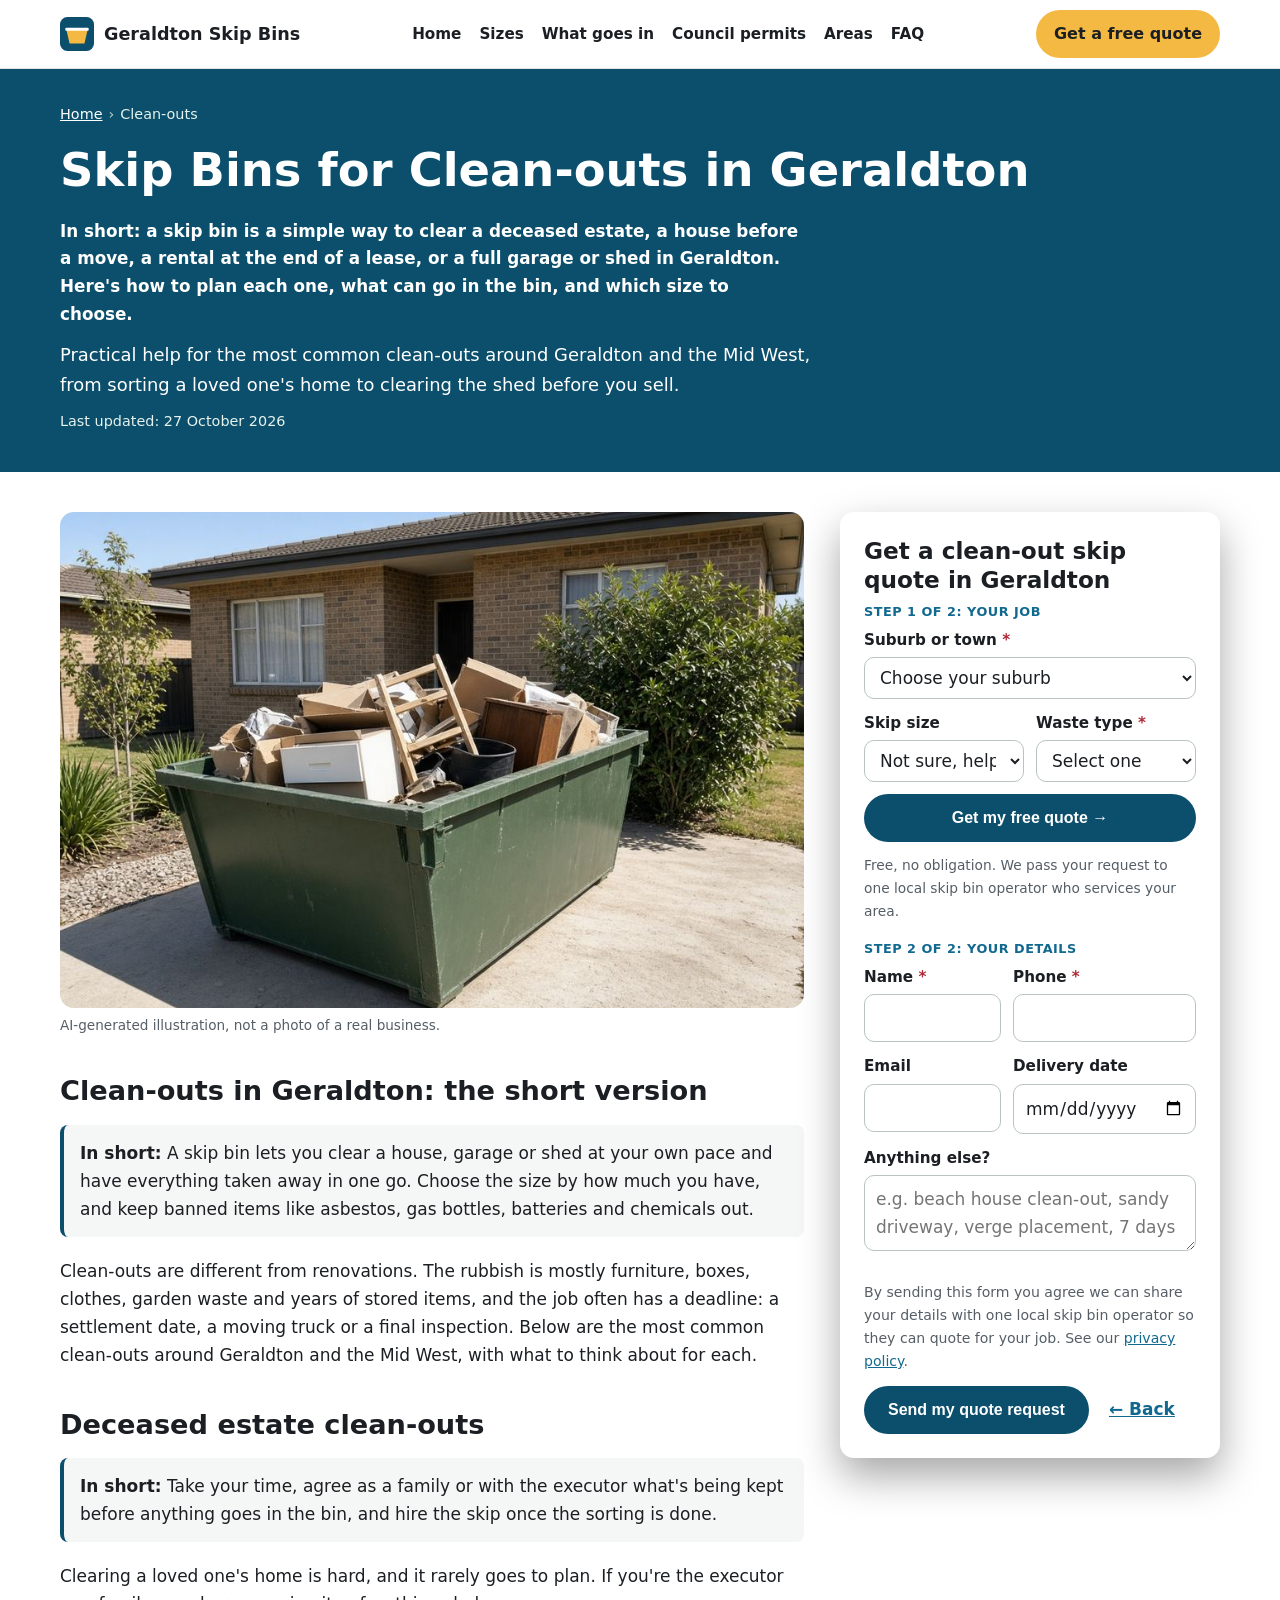
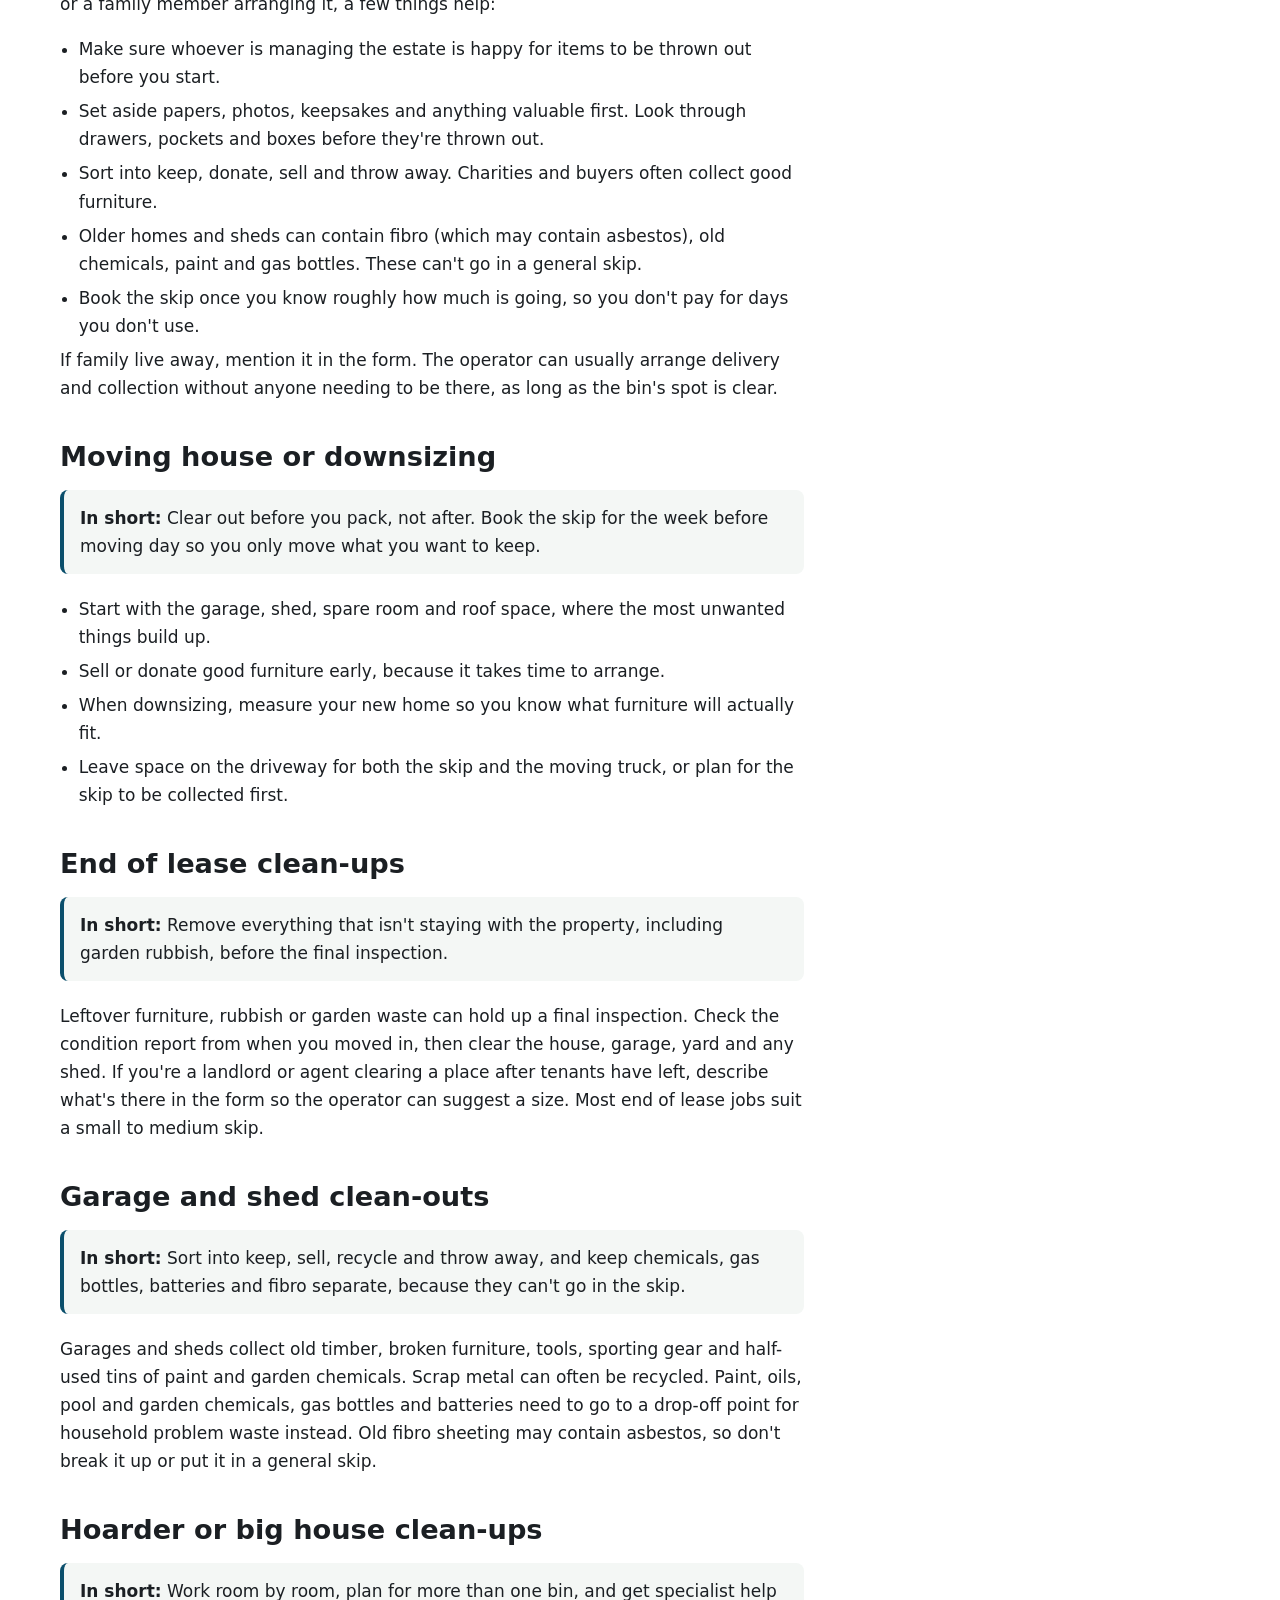
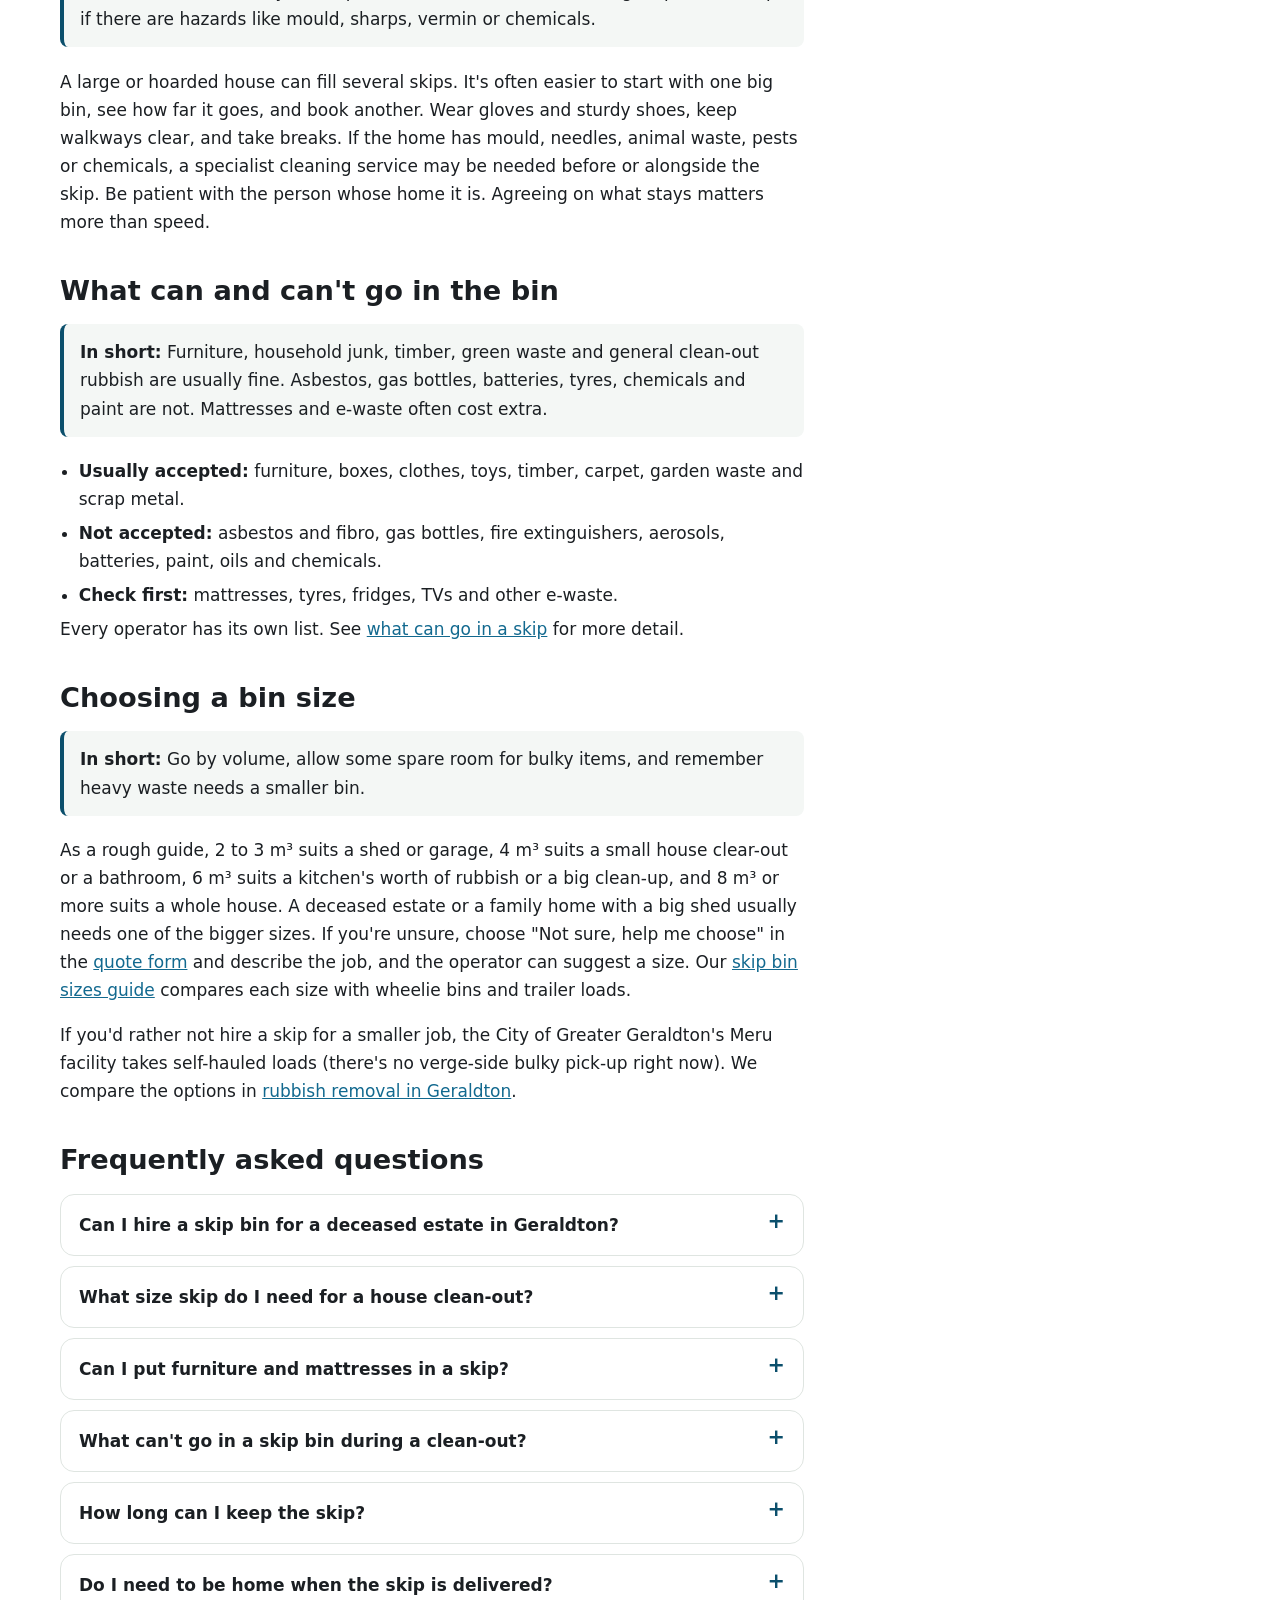
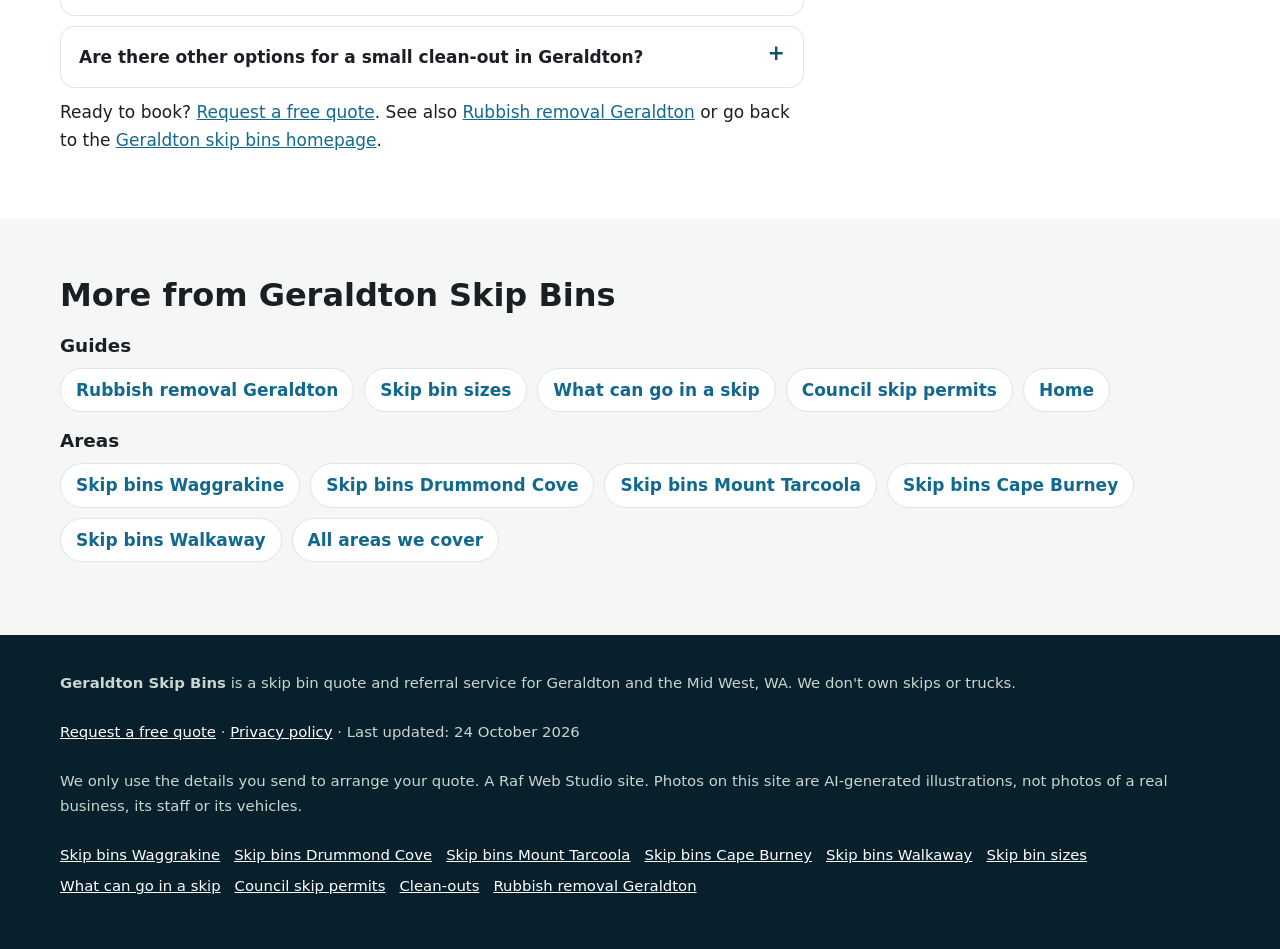
==== clean-outs/index.html @ 53c2f126 "SEO batch 3: add /clean-outs/ and /rubbish-removal-geraldton/ guides (FAQ schema, quote form, sitema" ====
<!doctype html>
<html lang="en-AU">
<head>
<meta charset="utf-8">
<!-- Search Console verification meta tag goes here once the property is created -->
<meta name="viewport" content="width=device-width, initial-scale=1">
<title>Skip Bins for Clean-outs in Geraldton | Deceased Estates, Moving &amp; Garages</title>
<meta name="description" content="Skip bins for clean-outs in Geraldton: deceased estates, moving house, downsizing, end of lease, garages, sheds and big house clean-ups. Sizes, what goes in, and a free quote.">
<link rel="canonical" href="https://geraldtonskipbins.com/clean-outs/">
<link rel="icon" href="/favicon.svg" type="image/svg+xml">
<meta name="theme-color" content="#0b4f6c">
<meta property="og:type" content="article">
<meta property="og:locale" content="en_AU">
<meta property="og:site_name" content="Geraldton Skip Bins">
<meta property="og:title" content="Skip Bins for Clean-outs in Geraldton | Deceased Estates, Moving &amp; Garages">
<meta property="og:description" content="Skip bins for clean-outs in Geraldton: deceased estates, moving house, downsizing, end of lease, garages, sheds and big house clean-ups. Sizes, what goes in, and a free quote.">
<meta property="og:url" content="https://geraldtonskipbins.com/clean-outs/">
<meta property="og:image" content="https://geraldtonskipbins.com/img/card-home.jpg">
<meta name="twitter:card" content="summary_large_image">
<script>document.documentElement.classList.add('js')</script>
<link rel="stylesheet" href="/styles.css">

<!-- Google tag (gtag.js) -->
<script async src="https://www.googletagmanager.com/gtag/js?id=G-982G1D11M5"></script>
<script>
  window.dataLayer = window.dataLayer || [];
  function gtag(){dataLayer.push(arguments);}
  gtag('js', new Date());
  gtag('config', 'G-982G1D11M5');
</script>

<script type="application/ld+json">
{
 "@context": "https://schema.org",
 "@type": "WebPage",
 "@id": "https://geraldtonskipbins.com/clean-outs/#webpage",
 "url": "https://geraldtonskipbins.com/clean-outs/",
 "name": "Skip Bins for Clean-outs in Geraldton | Deceased Estates, Moving & Garages",
 "description": "Skip bins for clean-outs in Geraldton: deceased estates, moving house, downsizing, end of lease, garages, sheds and big house clean-ups. Sizes, what goes in, and a free quote.",
 "inLanguage": "en-AU",
 "dateModified": "2026-10-27",
 "isPartOf": {
  "@id": "https://geraldtonskipbins.com/#website"
 }
}
</script>
<script type="application/ld+json">
{
 "@context": "https://schema.org",
 "@type": "BreadcrumbList",
 "itemListElement": [
  {
   "@type": "ListItem",
   "position": 1,
   "name": "Home",
   "item": "https://geraldtonskipbins.com/"
  },
  {
   "@type": "ListItem",
   "position": 2,
   "name": "Clean-outs",
   "item": "https://geraldtonskipbins.com/clean-outs/"
  }
 ]
}
</script>
<script type="application/ld+json">
{
 "@context": "https://schema.org",
 "@type": "Service",
 "@id": "https://geraldtonskipbins.com/clean-outs/#service",
 "name": "Skip bins for clean-outs in Geraldton",
 "serviceType": "Skip bin hire",
 "description": "Skip bins for clean-outs in Geraldton: deceased estates, moving house, downsizing, end of lease, garages, sheds and big house clean-ups. Sizes, what goes in, and a free quote.",
 "url": "https://geraldtonskipbins.com/clean-outs/",
 "provider": {
  "@type": "Organization",
  "name": "Geraldton Skip Bins",
  "url": "https://geraldtonskipbins.com/"
 },
 "areaServed": [
  {
   "@type": "Place",
   "name": "Geraldton, WA"
  }
 ]
}
</script>
<script type="application/ld+json">
{
 "@context": "https://schema.org",
 "@type": "FAQPage",
 "mainEntity": [
  {
   "@type": "Question",
   "name": "Can I hire a skip bin for a deceased estate in Geraldton?",
   "acceptedAnswer": {
    "@type": "Answer",
    "text": "Yes. A skip is a common way to clear a deceased estate. Agree with the executor or family what's being kept before anything goes in, and tell the operator if no one will be at the property for delivery or collection."
   }
  },
  {
   "@type": "Question",
   "name": "What size skip do I need for a house clean-out?",
   "acceptedAnswer": {
    "@type": "Answer",
    "text": "As a rough guide, 2 to 3 m³ suits a shed or garage, 4 m³ suits a small house clear-out or a bathroom, 6 m³ suits a kitchen's worth of rubbish or a big clean-up, and 8 m³ or more suits a whole house. A deceased estate or a family home with a big shed usually needs one of the bigger sizes."
   }
  },
  {
   "@type": "Question",
   "name": "Can I put furniture and mattresses in a skip?",
   "acceptedAnswer": {
    "@type": "Answer",
    "text": "Furniture is usually fine. Many operators accept mattresses for an extra fee, and some don't take them. List them in the quote form so the operator can confirm."
   }
  },
  {
   "@type": "Question",
   "name": "What can't go in a skip bin during a clean-out?",
   "acceptedAnswer": {
    "@type": "Answer",
    "text": "Asbestos and fibro, gas bottles, fire extinguishers, aerosols, batteries, tyres, paint, oils and chemicals. Fridges, TVs and other e-waste may be refused or cost extra."
   }
  },
  {
   "@type": "Question",
   "name": "How long can I keep the skip?",
   "acceptedAnswer": {
    "@type": "Answer",
    "text": "Hire periods differ between operators. Most include a set number of days and charge for extra days. Tell the operator your dates when you request a quote."
   }
  },
  {
   "@type": "Question",
   "name": "Do I need to be home when the skip is delivered?",
   "acceptedAnswer": {
    "@type": "Answer",
    "text": "Usually not, as long as the spot for the bin is clear and the operator knows exactly where to put it. Add delivery notes in the form."
   }
  },
  {
   "@type": "Question",
   "name": "Are there other options for a small clean-out in Geraldton?",
   "acceptedAnswer": {
    "@type": "Answer",
    "text": "For a load or two, taking it to the Meru Waste Management Facility yourself may be enough. The City doesn't currently run a verge-side bulky pick-up. Our rubbish removal guide compares the options."
   }
  }
 ]
}
</script>
</head>
<body>
<a class="skip-link" href="#main">Skip to content</a>

<header class="site-header">
  <div class="wrap">
    <a class="brand" href="/" aria-label="Geraldton Skip Bins home">
      <svg viewBox="0 0 64 64" aria-hidden="true"><rect width="64" height="64" rx="14" fill="#0b4f6c"/><path d="M12 24h40l-6 26H18z" fill="#f4b942"/><rect x="10" y="20" width="44" height="6" rx="2" fill="#fff"/></svg>
      Geraldton Skip Bins
    </a>
    <nav class="nav" aria-label="Main">
      <a href="/">Home</a>
      <a href="/skip-bin-sizes/">Sizes</a>
      <a href="/what-can-go-in-a-skip/">What goes in</a>
      <a href="/skip-bin-council-permit/">Council permits</a>
      <a href="/#areas">Areas</a>
      <a href="/#faq">FAQ</a>
    </nav>
    <a class="btn btn-call header-call" href="#quote">Get a free quote</a>
  </div>
</header>

<main id="main">
<section class="page-hero" aria-labelledby="h1">
  <div class="wrap">
    <nav class="crumbs" aria-label="Breadcrumb"><ol><li><a href="https://geraldtonskipbins.com/">Home</a></li><li aria-current="page">Clean-outs</li></ol></nav>
    <h1 id="h1">Skip Bins for Clean-outs in Geraldton</h1>
    <p class="summary">In short: a skip bin is a simple way to clear a deceased estate, a house before a move, a rental at the end of a lease, or a full garage or shed in Geraldton. Here&#x27;s how to plan each one, what can go in the bin, and which size to choose.</p>
    <p class="lead">Practical help for the most common clean-outs around Geraldton and the Mid West, from sorting a loved one&#x27;s home to clearing the shed before you sell.</p>
    <p class="updated">Last updated: 27 October 2026</p>
  </div>
</section>
<div class="wrap page-grid">
  <article class="page-body">
<figure><img src="/img/card-home.jpg" width="900" height="600" style="aspect-ratio:3/2;object-fit:cover" alt="Illustration of a green skip bin full of cardboard boxes during a house clean-out" decoding="async"><figcaption>AI-generated illustration, not a photo of a real business.</figcaption></figure>
<h2>Clean-outs in Geraldton: the short version</h2>
<p class="callout"><strong>In short:</strong> A skip bin lets you clear a house, garage or shed at your own pace and have everything taken away in one go. Choose the size by how much you have, and keep banned items like asbestos, gas bottles, batteries and chemicals out.</p><p>Clean-outs are different from renovations. The rubbish is mostly furniture, boxes, clothes, garden waste and years of stored items, and the job often has a deadline: a settlement date, a moving truck or a final inspection. Below are the most common clean-outs around Geraldton and the Mid West, with what to think about for each.</p>
<h2>Deceased estate clean-outs</h2>
<p class="callout"><strong>In short:</strong> Take your time, agree as a family or with the executor what's being kept before anything goes in the bin, and hire the skip once the sorting is done.</p><p>Clearing a loved one's home is hard, and it rarely goes to plan. If you're the executor or a family member arranging it, a few things help:</p><ul class="clean"><li>Make sure whoever is managing the estate is happy for items to be thrown out before you start.</li><li>Set aside papers, photos, keepsakes and anything valuable first. Look through drawers, pockets and boxes before they're thrown out.</li><li>Sort into keep, donate, sell and throw away. Charities and buyers often collect good furniture.</li><li>Older homes and sheds can contain fibro (which may contain asbestos), old chemicals, paint and gas bottles. These can't go in a general skip.</li><li>Book the skip once you know roughly how much is going, so you don't pay for days you don't use.</li></ul><p>If family live away, mention it in the form. The operator can usually arrange delivery and collection without anyone needing to be there, as long as the bin's spot is clear.</p>
<h2>Moving house or downsizing</h2>
<p class="callout"><strong>In short:</strong> Clear out before you pack, not after. Book the skip for the week before moving day so you only move what you want to keep.</p><ul class="clean"><li>Start with the garage, shed, spare room and roof space, where the most unwanted things build up.</li><li>Sell or donate good furniture early, because it takes time to arrange.</li><li>When downsizing, measure your new home so you know what furniture will actually fit.</li><li>Leave space on the driveway for both the skip and the moving truck, or plan for the skip to be collected first.</li></ul>
<h2>End of lease clean-ups</h2>
<p class="callout"><strong>In short:</strong> Remove everything that isn't staying with the property, including garden rubbish, before the final inspection.</p><p>Leftover furniture, rubbish or garden waste can hold up a final inspection. Check the condition report from when you moved in, then clear the house, garage, yard and any shed. If you're a landlord or agent clearing a place after tenants have left, describe what's there in the form so the operator can suggest a size. Most end of lease jobs suit a small to medium skip.</p>
<h2>Garage and shed clean-outs</h2>
<p class="callout"><strong>In short:</strong> Sort into keep, sell, recycle and throw away, and keep chemicals, gas bottles, batteries and fibro separate, because they can't go in the skip.</p><p>Garages and sheds collect old timber, broken furniture, tools, sporting gear and half-used tins of paint and garden chemicals. Scrap metal can often be recycled. Paint, oils, pool and garden chemicals, gas bottles and batteries need to go to a drop-off point for household problem waste instead. Old fibro sheeting may contain asbestos, so don't break it up or put it in a general skip.</p>
<h2>Hoarder or big house clean-ups</h2>
<p class="callout"><strong>In short:</strong> Work room by room, plan for more than one bin, and get specialist help if there are hazards like mould, sharps, vermin or chemicals.</p><p>A large or hoarded house can fill several skips. It's often easier to start with one big bin, see how far it goes, and book another. Wear gloves and sturdy shoes, keep walkways clear, and take breaks. If the home has mould, needles, animal waste, pests or chemicals, a specialist cleaning service may be needed before or alongside the skip. Be patient with the person whose home it is. Agreeing on what stays matters more than speed.</p>
<h2>What can and can&#x27;t go in the bin</h2>
<p class="callout"><strong>In short:</strong> Furniture, household junk, timber, green waste and general clean-out rubbish are usually fine. Asbestos, gas bottles, batteries, tyres, chemicals and paint are not. Mattresses and e-waste often cost extra.</p><ul class="clean"><li><strong>Usually accepted:</strong> furniture, boxes, clothes, toys, timber, carpet, garden waste and scrap metal.</li><li><strong>Not accepted:</strong> asbestos and fibro, gas bottles, fire extinguishers, aerosols, batteries, paint, oils and chemicals.</li><li><strong>Check first:</strong> mattresses, tyres, fridges, TVs and other e-waste.</li></ul><p>Every operator has its own list. See <a href="/what-can-go-in-a-skip/">what can go in a skip</a> for more detail.</p>
<h2>Choosing a bin size</h2>
<p class="callout"><strong>In short:</strong> Go by volume, allow some spare room for bulky items, and remember heavy waste needs a smaller bin.</p><p>As a rough guide, 2 to 3 m³ suits a shed or garage, 4 m³ suits a small house clear-out or a bathroom, 6 m³ suits a kitchen's worth of rubbish or a big clean-up, and 8 m³ or more suits a whole house. A deceased estate or a family home with a big shed usually needs one of the bigger sizes. If you're unsure, choose "Not sure, help me choose" in the <a href="#quote">quote form</a> and describe the job, and the operator can suggest a size. Our <a href="/skip-bin-sizes/">skip bin sizes guide</a> compares each size with wheelie bins and trailer loads.</p><p>If you'd rather not hire a skip for a smaller job, the City of Greater Geraldton's Meru facility takes self-hauled loads (there's no verge-side bulky pick-up right now). We compare the options in <a href="/rubbish-removal-geraldton/">rubbish removal in Geraldton</a>.</p>
<h2 id="faq-h">Frequently asked questions</h2>
<details><summary>Can I hire a skip bin for a deceased estate in Geraldton?</summary><p>Yes. A skip is a common way to clear a deceased estate. Agree with the executor or family what&#x27;s being kept before anything goes in, and tell the operator if no one will be at the property for delivery or collection.</p></details><details><summary>What size skip do I need for a house clean-out?</summary><p>As a rough guide, 2 to 3 m³ suits a shed or garage, 4 m³ suits a small house clear-out or a bathroom, 6 m³ suits a kitchen&#x27;s worth of rubbish or a big clean-up, and 8 m³ or more suits a whole house. A deceased estate or a family home with a big shed usually needs one of the bigger sizes.</p></details><details><summary>Can I put furniture and mattresses in a skip?</summary><p>Furniture is usually fine. Many operators accept mattresses for an extra fee, and some don&#x27;t take them. List them in the quote form so the operator can confirm.</p></details><details><summary>What can&#x27;t go in a skip bin during a clean-out?</summary><p>Asbestos and fibro, gas bottles, fire extinguishers, aerosols, batteries, tyres, paint, oils and chemicals. Fridges, TVs and other e-waste may be refused or cost extra.</p></details><details><summary>How long can I keep the skip?</summary><p>Hire periods differ between operators. Most include a set number of days and charge for extra days. Tell the operator your dates when you request a quote.</p></details><details><summary>Do I need to be home when the skip is delivered?</summary><p>Usually not, as long as the spot for the bin is clear and the operator knows exactly where to put it. Add delivery notes in the form.</p></details><details><summary>Are there other options for a small clean-out in Geraldton?</summary><p>For a load or two, taking it to the Meru Waste Management Facility yourself may be enough. The City doesn&#x27;t currently run a verge-side bulky pick-up. Our rubbish removal guide compares the options.</p></details>
<p>Ready to book? <a href="#quote">Request a free quote</a>. See also <a href="/rubbish-removal-geraldton/">Rubbish removal Geraldton</a> or go back to the <a href="/">Geraldton skip bins homepage</a>.</p>

  </article>
  <aside class="page-aside">
    <div class="hero-form-card" id="quote">
      <h2 id="quote-h">Get a clean-out skip quote in Geraldton</h2>
      <form class="quote-form two-step" id="quote-form" action="https://formsubmit.co/quotes@geraldtonskipbins.com" method="post" novalidate>
        <input type="hidden" name="_subject" value="New quote request – geraldtonskipbins.com">
        <input type="hidden" name="_captcha" value="true">
        <input type="hidden" name="_template" value="table">
        <input type="hidden" name="_next" value="https://geraldtonskipbins.com/thanks.html">
        <input type="text" name="_honey" style="display:none" tabindex="-1" autocomplete="off" aria-hidden="true">
        <input type="hidden" name="source" value="geraldtonskipbins.com">
        <input type="hidden" name="page" value="/clean-outs/">
        <fieldset class="step step-1">
          <legend class="step-label">Step 1 of 2: your job</legend>
          <div class="full"><label for="suburb">Suburb or town <span class="req" aria-hidden="true">*</span></label>
            <select id="suburb" name="suburb" required><option value="">Choose your suburb</option><option>Geraldton</option><option>Beresford</option><option>Bluff Point</option><option>Spalding</option><option>Sunset Beach</option><option>Tarcoola Beach</option><option>Mount Tarcoola</option><option>Wonthella</option><option>Rangeway</option><option>Utakarra</option><option>Karloo</option><option>Strathalbyn</option><option>Wandina</option><option>Woorree</option><option>Waggrakine</option><option>Drummond Cove</option><option>Glenfield</option><option>Cape Burney</option><option>Narngulu</option><option>Moonyoonooka</option><option>Walkaway</option><option value="Other">Other (tell us below)</option></select></div>
          <div class="full other-wrap"><label for="suburb_other">Other suburb or town</label><input id="suburb_other" name="suburb_other" type="text" autocomplete="address-level2"></div>
          <div><label for="size">Skip size</label>
            <select id="size" name="skip_size"><option value="Not sure">Not sure, help me choose</option><option>Skip bag (about 1 m³)</option><option>2 m³</option><option>3 m³</option><option>4 m³</option><option>6 m³</option><option>8 m³</option><option>9 m³</option><option>10–12 m³</option><option>Larger / hook-lift</option></select></div>
          <div><label for="waste">Waste type <span class="req" aria-hidden="true">*</span></label>
            <select id="waste" name="waste_type" required><option value="">Select one</option><option>General household</option><option>Green waste</option><option>Mixed renovation / building</option><option>Soil, concrete or bricks</option><option>Mixed, not sure</option><option>May contain asbestos</option></select></div>
          <div class="full js-only"><button class="btn btn-primary btn-block" type="button" id="to-step-2">Get my free quote →</button></div>
          <p class="microcopy full">Free, no obligation. We pass your request to one local skip bin operator who services your area.</p>
          <p class="form-error full" id="step1-error" role="alert" hidden>Please choose your suburb and waste type.</p>
        </fieldset>
        <fieldset class="step step-2" id="step-2">
          <legend class="step-label">Step 2 of 2: your details</legend>
          <div><label for="name">Name <span class="req" aria-hidden="true">*</span></label><input id="name" name="name" type="text" autocomplete="name" required></div>
          <div><label for="phone">Phone <span class="req" aria-hidden="true">*</span></label><input id="phone" name="phone" type="tel" autocomplete="tel" inputmode="tel" required></div>
          <div><label for="email">Email</label><input id="email" name="email" type="email" autocomplete="email"></div>
          <div><label for="date">Delivery date</label><input id="date" name="preferred_date" type="date"></div>
          <div class="full"><label for="message">Anything else?</label><textarea id="message" name="message" rows="2" placeholder="e.g. beach house clean-out, sandy driveway, verge placement, 7 days"></textarea></div>
          <p class="consent full">By sending this form you agree we can share your details with one local skip bin operator so they can quote for your job. See our <a href="/privacy.html">privacy policy</a>.</p>
          <div class="full step2-actions"><button class="btn btn-primary" type="submit">Send my quote request</button><button class="btn-link js-only" type="button" id="back-1">← Back</button></div>
        </fieldset>
      </form>
    </div>
  </aside>
</div>
<section class="alt" aria-labelledby="more-h">
  <div class="wrap">
    <h2 id="more-h">More from Geraldton Skip Bins</h2>
    <h3>Guides</h3>
    <ul class="link-list"><li><a href="/rubbish-removal-geraldton/">Rubbish removal Geraldton</a></li><li><a href="/skip-bin-sizes/">Skip bin sizes</a></li><li><a href="/what-can-go-in-a-skip/">What can go in a skip</a></li><li><a href="/skip-bin-council-permit/">Council skip permits</a></li><li><a href="/">Home</a></li></ul>
    <h3>Areas</h3>
    <ul class="link-list"><li><a href="/skip-bins-waggrakine/">Skip bins Waggrakine</a></li><li><a href="/skip-bins-drummond-cove/">Skip bins Drummond Cove</a></li><li><a href="/skip-bins-mount-tarcoola/">Skip bins Mount Tarcoola</a></li><li><a href="/skip-bins-cape-burney/">Skip bins Cape Burney</a></li><li><a href="/skip-bins-walkaway/">Skip bins Walkaway</a></li><li><a href="/#areas">All areas we cover</a></li></ul>
  </div>
</section>
</main>

<footer class="site-footer">
  <div class="wrap">
    <p><strong>Geraldton Skip Bins</strong> is a skip bin quote and referral service for Geraldton and the Mid West, WA. We don't own skips or trucks.</p>
    <p><a href="#quote">Request a free quote</a> · <a href="/privacy.html">Privacy policy</a> · Last updated: 24 October 2026</p>
    <p>We only use the details you send to arrange your quote. A Raf Web Studio site. Photos on this site are AI-generated illustrations, not photos of a real business, its staff or its vehicles.</p>
    <p class="footer-links"><a href="/skip-bins-waggrakine/">Skip bins Waggrakine</a> <a href="/skip-bins-drummond-cove/">Skip bins Drummond Cove</a> <a href="/skip-bins-mount-tarcoola/">Skip bins Mount Tarcoola</a> <a href="/skip-bins-cape-burney/">Skip bins Cape Burney</a> <a href="/skip-bins-walkaway/">Skip bins Walkaway</a> <a href="/skip-bin-sizes/">Skip bin sizes</a> <a href="/what-can-go-in-a-skip/">What can go in a skip</a> <a href="/skip-bin-council-permit/">Council skip permits</a> <a href="/clean-outs/">Clean-outs</a> <a href="/rubbish-removal-geraldton/">Rubbish removal Geraldton</a></p>
  </div>
</footer>

<div class="mobile-call" aria-label="Quick contact">
  <a class="btn btn-call" href="#quote">Get a free quote</a>
</div>
<script src="/form.js" defer></script>
</body>
</html>
---- styles.css ----
:root{
  --green:#0b4f6c;--green-2:#12698f;--yellow:#f4b942;--ink:#1b1f23;--muted:#555e66;
  --bg:#ffffff;--soft:#f4f7f5;--line:#dfe5e1;--radius:14px;--max:1200px;
}
*{box-sizing:border-box}
html{scroll-behavior:smooth}
body{margin:0;font-family:system-ui,-apple-system,"Segoe UI",Roboto,Arial,sans-serif;color:var(--ink);background:var(--bg);line-height:1.65;font-size:17px;padding-bottom:72px}
@media(min-width:800px){body{padding-bottom:0}}
img,svg{max-width:100%}
a{color:var(--green-2)}
a:focus-visible,button:focus-visible,input:focus-visible,select:focus-visible,textarea:focus-visible{outline:3px solid var(--yellow);outline-offset:2px}
.wrap{max-width:var(--max);margin:0 auto;padding:0 20px}
.skip-link{position:absolute;left:-999px;top:0;background:#fff;padding:8px 12px;z-index:100}
.skip-link:focus{left:8px}
h1,h2,h3{line-height:1.25;margin:0 0 .6em}
h1{font-size:clamp(1.9rem,4.5vw,2.9rem)}
h2{font-size:clamp(1.5rem,3vw,2rem);margin-top:0}
h3{font-size:1.15rem}
p{margin:0 0 1em}

/* header */
.site-header{background:#fff;border-bottom:1px solid var(--line);position:sticky;top:0;z-index:50}
.site-header .wrap{display:flex;align-items:center;justify-content:space-between;gap:16px;padding-top:10px;padding-bottom:10px}
.brand{display:flex;align-items:center;gap:10px;font-weight:800;color:var(--ink);text-decoration:none;font-size:1.1rem}
.brand svg{width:34px;height:34px}
.nav{display:none;gap:18px}
.nav a{color:var(--ink);text-decoration:none;font-weight:600;font-size:.95rem}
.nav a:hover{color:var(--green-2)}
@media(min-width:900px){.nav{display:flex}}

/* buttons */
.btn{display:inline-flex;align-items:center;justify-content:center;gap:8px;font-weight:700;border-radius:999px;padding:13px 22px;text-decoration:none;border:2px solid transparent;cursor:pointer;font-size:1rem}
.btn svg{width:20px;height:20px}
.btn-call{background:var(--yellow);color:#1b1f23}
.btn-call:hover{background:#f4b942}
.btn-ghost{background:transparent;color:#fff;border-color:rgba(255,255,255,.7)}
.btn-ghost:hover{background:rgba(255,255,255,.12)}
.btn-primary{background:var(--green);color:#fff}
.btn-primary:hover{background:var(--green-2)}
.header-call{display:none}
@media(min-width:600px){.header-call{display:inline-flex;padding:9px 16px}}

/* hero */
.hero{background:linear-gradient(135deg,#0b4f6c 0%,#12698f 60%,#12698f 100%);color:#fff;padding:48px 0 56px}
.hero .wrap{display:grid;gap:32px}
@media(min-width:900px){.hero .wrap{grid-template-columns:1.15fr .85fr;align-items:center}}
.hero p.lead{font-size:1.15rem;color:#e6f2ec;max-width:38em}
.hero .ctas{display:flex;flex-wrap:wrap;gap:12px;margin:22px 0 18px}
.ticks{list-style:none;padding:0;margin:0;display:grid;gap:6px;color:#e6f2ec}
.ticks li{display:flex;gap:8px;align-items:flex-start}
.ticks svg{flex:0 0 20px;width:20px;height:20px;margin-top:3px}
.hero-card{background:#fff;color:var(--ink);border-radius:var(--radius);padding:22px;box-shadow:0 12px 30px rgba(0,0,0,.18)}
.hero-card h2{font-size:1.25rem}
.hero-card ol{margin:0;padding-left:1.2em}
.hero-card li{margin-bottom:.5em}

/* sections */
section{padding:56px 0}
section.alt{background:var(--soft)}
.intro{max-width:46em}
.grid{display:grid;gap:18px}
@media(min-width:700px){.grid-2{grid-template-columns:1fr 1fr}.grid-3{grid-template-columns:repeat(3,1fr)}}
.card{background:#fff;border:1px solid var(--line);border-radius:var(--radius);padding:20px}
.card .size{display:inline-block;background:var(--green);color:#fff;font-weight:800;border-radius:8px;padding:3px 10px;margin-bottom:8px}
.icon{width:36px;height:36px;color:var(--green);margin-bottom:6px}

table{width:100%;border-collapse:collapse;background:#fff;border-radius:var(--radius);overflow:hidden;border:1px solid var(--line)}
caption{text-align:left;font-weight:700;padding:0 0 10px}
th,td{padding:12px 14px;text-align:left;border-bottom:1px solid var(--line);vertical-align:top}
th{background:#e9f1ec;font-size:.95rem}
.table-scroll{overflow-x:auto}
.note{font-size:.93rem;color:var(--muted)}
.yes h3{color:var(--green)}
.no h3{color:#b02a37}
ul.clean{padding-left:1.1em;margin:0}
ul.clean li{margin-bottom:.35em}

.areas{display:flex;flex-wrap:wrap;gap:8px;list-style:none;padding:0;margin:0 0 1em}
.areas li{background:#fff;border:1px solid var(--line);border-radius:999px;padding:6px 14px;font-size:.95rem}

/* faq */
details{background:#fff;border:1px solid var(--line);border-radius:var(--radius);padding:4px 18px;margin-bottom:10px}
summary{cursor:pointer;font-weight:700;padding:12px 0;list-style:none}
summary::-webkit-details-marker{display:none}
summary::after{content:"+";float:right;font-size:1.3rem;line-height:1;color:var(--green)}
details[open] summary::after{content:"–"}

/* form */
.quote{background:var(--green);color:#fff}
.quote .wrap{display:grid;gap:28px}
@media(min-width:900px){.quote .wrap{grid-template-columns:.8fr 1.2fr}}
.quote p{color:#e6f2ec}
form.quote-form{background:#fff;color:var(--ink);border-radius:var(--radius);padding:22px;display:grid;gap:14px}
@media(min-width:600px){form.quote-form{grid-template-columns:1fr 1fr}.full{grid-column:1/-1}}
label{display:block;font-weight:600;font-size:.95rem;margin-bottom:4px}
input,select,textarea{width:100%;font:inherit;padding:11px 12px;border:1.5px solid #b8c4bd;border-radius:10px;background:#fff;color:var(--ink)}
textarea{min-height:110px;resize:vertical}
.req{color:#b02a37}
.consent{font-size:.88rem;color:var(--muted)}

/* footer */
.site-footer{background:#08202c;color:#c9d6cf;padding:36px 0;font-size:.93rem}
.site-footer a{color:#fff}
.site-footer .wrap{display:grid;gap:10px}

/* sticky mobile call bar */
.mobile-call{position:fixed;left:0;right:0;bottom:0;z-index:60;display:flex;gap:8px;padding:10px 12px;background:#fff;border-top:1px solid var(--line);box-shadow:0 -6px 18px rgba(0,0,0,.08)}
.mobile-call .btn{flex:1;padding:12px 10px}
@media(min-width:800px){.mobile-call{display:none}}

.legal{max-width:46em;padding:40px 20px 60px;margin:0 auto}
.legal h1{font-size:2rem}

/* images */
.about-grid{display:grid;gap:28px;align-items:center}
@media(min-width:900px){.about-grid{grid-template-columns:1.2fr .8fr}}
figure{margin:0}
.photo img{width:100%;height:auto;display:block;border-radius:var(--radius)}
.photo figcaption,.size-figs figcaption{font-size:.85rem;color:var(--muted);margin-top:6px}
.local-photo{max-width:720px;margin-top:8px}
.size-figs{display:grid;gap:14px;margin:6px 0 10px;grid-template-columns:1fr}
@media(min-width:600px){.size-figs{grid-template-columns:1fr 1fr}}
.size-figs img{width:100%;height:auto;display:block;border-radius:10px;border:1px solid var(--line);background:#f4f7f5}
.size-figs figcaption{font-weight:700;color:var(--ink)}
.credits{font-size:.8rem;color:#9fb3a8}

/* banner hero */
.hero{position:relative;overflow:hidden;background:#08202c;padding:56px 0 64px}
.hero-bg,.hero-bg img{position:absolute;inset:0;width:100%;height:100%}
.hero-bg img{object-fit:cover;object-position:center 40%;filter:brightness(1.08)}
.hero::before{content:"";position:absolute;inset:0;z-index:1;background:linear-gradient(90deg,rgba(8,24,16,.58) 0%,rgba(8,24,16,.36) 45%,rgba(8,24,16,.14) 100%)}
.hero .wrap.hero-grid{position:relative;z-index:2;display:grid;gap:32px;align-items:center}
@media(min-width:960px){.hero .wrap.hero-grid{grid-template-columns:1.05fr .95fr;gap:48px}.hero{padding:72px 0 80px}}
.hero h1{text-shadow:0 2px 4px rgba(0,0,0,.45),0 4px 22px rgba(0,0,0,.45)}
.hero .lead,.hero .updated{text-shadow:0 1px 3px rgba(0,0,0,.6)}
.hero-copy .ticks{margin:6px 0 20px}
.hero-copy .ctas{margin:0}
.hero-form-card{background:#fff;color:var(--ink);border-radius:var(--radius);padding:24px;box-shadow:0 18px 40px rgba(0,0,0,.35);scroll-margin-top:80px}
.hero-form-card h2{font-size:1.45rem;margin-bottom:.3em}
.hero-form-card .form-intro{color:var(--muted);font-size:.95rem;margin-bottom:12px}
.hero-form-card form.quote-form{padding:0;box-shadow:none;border-radius:0;gap:12px}
.hero-form-card input,.hero-form-card select,.hero-form-card textarea{padding:9px 11px}
.hero-form-card textarea{min-height:72px}
.hero-form-card .consent{margin:10px 0 0}
.photo-credit{position:absolute;right:10px;bottom:6px;z-index:2;margin:0;font-size:.72rem;color:rgba(255,255,255,.8)}
.photo-credit a{color:#fff}
.how-card{background:#fff;color:var(--ink);border-radius:var(--radius);padding:22px}
.how-card ol{margin:0;padding-left:1.2em}.how-card li{margin-bottom:.5em}

/* v2 */
.hero .lead{color:#fff}
.updated{font-size:.85rem;color:#e6f2ec;margin:14px 0 0}
.updated-dark{font-size:.9rem;color:var(--muted);font-weight:600;margin-top:-.4em}
fieldset{border:0;margin:0;padding:0;min-width:0}
.step{display:grid;gap:12px;grid-template-columns:1fr}
@media(min-width:600px){.step{grid-template-columns:1fr 1fr}}
.step-label{font-size:.8rem;font-weight:700;text-transform:uppercase;letter-spacing:.04em;color:var(--green-2);margin-bottom:6px;padding:0}
.step-2{margin-top:16px}
.js .is-step-1 .step-2{display:none}
.js .is-step-2 .step-1{display:none}
.js .is-step-2 .step-2{margin-top:0}
.js-only{display:none}
.js .js-only{display:block}
.js .step2-actions .js-only{display:inline-block}
.other-wrap{display:none}.other-wrap.show{display:block}
html:not(.js) .other-wrap{display:block}
.btn-block{width:100%}
.btn-link{background:none;border:0;color:var(--green-2);font:inherit;font-weight:600;cursor:pointer;margin-left:14px;text-decoration:underline}
.microcopy{font-size:.86rem;color:var(--muted);margin:0}
.form-error{color:#b02a37;font-weight:600;font-size:.9rem;margin:0}
[aria-invalid="true"]{border-color:#b02a37}
.hero-form-card .quote-form{display:block}
.trust{background:#08202c;color:#e6f2ec;padding:16px 0}
.trust-list{list-style:none;margin:0 auto;display:grid;gap:10px 24px;grid-template-columns:1fr}
@media(min-width:700px){.trust-list{grid-template-columns:1fr 1fr}}
@media(min-width:1000px){.trust-list{grid-template-columns:repeat(4,1fr)}}
.trust-list li{display:flex;gap:8px;align-items:flex-start;font-size:.95rem}
.trust-list svg{flex:0 0 20px;width:20px;height:20px;color:var(--yellow);margin-top:3px}
.trust-list strong{color:#fff}
ol.steps{list-style:none;padding:0;margin:0 0 16px}
.step-num{display:inline-grid;place-items:center;width:34px;height:34px;border-radius:50%;background:var(--yellow);color:#1b1f23;font-weight:800;margin-bottom:8px}
.equiv{font-weight:700;color:var(--green-2);margin:-.2em 0 .5em}
.price-table td{white-space:nowrap}
.area-groups{display:grid;gap:8px 28px;margin-bottom:12px}
@media(min-width:800px){.area-groups{grid-template-columns:1fr 1fr}}
.area-group h3{font-size:1rem;margin:10px 0 8px}
/* photo cards */
.photo-cards{display:grid;gap:20px;grid-template-columns:1fr;margin:10px 0 28px}
@media(min-width:620px){.photo-cards{grid-template-columns:1fr 1fr}}
@media(min-width:1000px){.photo-cards{grid-template-columns:repeat(4,1fr)}}
.photo-card{position:relative;display:flex;flex-direction:column;background:#fff;border:1px solid var(--line);border-radius:var(--radius);overflow:hidden;text-decoration:none;color:var(--ink);box-shadow:0 6px 18px rgba(0,0,0,.06);transition:transform .15s,box-shadow .15s}
.photo-card:hover{transform:translateY(-2px);box-shadow:0 10px 24px rgba(0,0,0,.1)}
.pc-img{display:block;aspect-ratio:4/3;overflow:hidden;background:#f4f7f5}
.pc-img img{width:100%;height:100%;object-fit:cover;display:block}
.pc-svg img{object-fit:contain;padding:12px}
.pc-icon{position:absolute;left:18px;top:-26px;width:52px;height:52px;border-radius:50%;background:var(--yellow);color:#08202c;display:grid;place-items:center;border:4px solid #fff;box-shadow:0 4px 10px rgba(0,0,0,.15)}
.pc-icon svg{width:24px;height:24px}
.pc-body{position:relative;display:block;padding:34px 18px 18px}
.pc-title{display:block;font-size:1.1rem;margin-bottom:6px}
.pc-text{display:block;font-size:.95rem;color:var(--muted)}
.more-jobs h3{margin-bottom:.4em}
/* truck band */
.band-wrap{padding:8px 0 48px}
.truck-band{position:relative;border-radius:var(--radius);overflow:hidden;min-height:260px;display:flex;align-items:flex-end}
.truck-band img{position:absolute;inset:0;width:100%;height:100%;object-fit:cover;object-position:center 60%}
.truck-band::after{content:"";position:absolute;inset:0;background:linear-gradient(90deg,rgba(8,24,16,.72) 0%,rgba(8,24,16,.35) 55%,rgba(8,24,16,0) 100%)}
.band-text{position:relative;z-index:1;padding:28px;max-width:560px}
.band-line{color:#fff;font-size:clamp(1.4rem,3vw,2rem);font-weight:800;line-height:1.2;margin:0 0 16px;text-shadow:0 2px 8px rgba(0,0,0,.4)}
@media(min-width:900px){.truck-band{min-height:420px;align-items:center}.band-text{padding:44px}}
.closing-inner{display:grid;gap:12px;align-items:center}
@media(min-width:900px){.quote .wrap.closing-inner{grid-template-columns:1fr auto}}
.closing-grid{display:grid;gap:28px;align-items:center}
@media(min-width:900px){.quote .wrap.closing-grid{grid-template-columns:.9fr 1.1fr}}
.closing-photo img{width:100%;height:auto;display:block;border-radius:var(--radius);box-shadow:0 12px 30px rgba(0,0,0,.25)}

/* How it works step photos */
.step-card{padding:0;overflow:hidden;display:flex;flex-direction:column}
.step-img{display:block;aspect-ratio:3/2;background:#e9efe9}
.step-img img{display:block;width:100%;height:100%;object-fit:cover;border-radius:var(--radius) var(--radius) 0 0}
.step-body{position:relative;padding:30px 20px 20px}
.step-card .step-num{position:absolute;top:-21px;left:20px;width:42px;height:42px;margin:0;font-size:1.1rem;border:3px solid #fff;box-shadow:0 2px 6px rgba(0,0,0,.18)}
.step-card h3{margin-top:0}

/* seo-pages-v1 */
.page-hero{background:var(--green);color:#fff;padding:34px 0 38px}
.page-hero h1{color:#fff;margin-bottom:.4em}
.page-hero .lead{color:#fff;font-size:1.12rem;max-width:44em;margin-bottom:.6em}
.page-hero .updated{color:#e6f2ec;font-size:.9rem;margin:0}
.crumbs{font-size:.9rem;margin-bottom:14px;color:#e6f2ec}
.crumbs ol{list-style:none;padding:0;margin:0;display:flex;flex-wrap:wrap;gap:6px}
.crumbs li+li::before{content:"›";margin-right:6px;opacity:.8}
.crumbs a{color:#fff}
.page-grid{display:grid;gap:36px;padding-top:40px;padding-bottom:48px}
@media(min-width:960px){.page-grid{grid-template-columns:minmax(0,1fr) 380px;align-items:start}.page-aside{position:sticky;top:84px}}
.page-body h2{margin-top:1.4em;font-size:clamp(1.3rem,2.6vw,1.7rem)}
.page-body h2:first-child{margin-top:0}
.page-body figure{margin:0 0 1.4em}
.page-body figure img{width:100%;height:auto;border-radius:var(--radius);display:block}
.page-body figcaption{font-size:.85rem;color:var(--muted);margin-top:6px}
.page-body table{width:100%;border-collapse:collapse;margin:0 0 1.2em}
.page-body th,.page-body td{border:1px solid var(--line);padding:8px 10px;text-align:left;vertical-align:top}
.page-body .callout{background:var(--soft);border-left:4px solid var(--green);padding:14px 16px;border-radius:8px;margin:0 0 1.2em}
.page-body .sources{font-size:.88rem;color:var(--muted)}
.link-list{display:flex;flex-wrap:wrap;gap:10px;list-style:none;padding:0;margin:0 0 1em}
.link-list a{display:inline-block;background:#fff;border:1px solid var(--line);border-radius:999px;padding:7px 15px;text-decoration:none;font-weight:600}
.link-list a:hover{border-color:var(--green)}
.areas a{text-decoration:none;font-weight:600}
.guide-cards{display:grid;gap:16px}
@media(min-width:700px){.guide-cards{grid-template-columns:repeat(3,1fr)}}
.guide-cards a{display:block;background:#fff;border:1px solid var(--line);border-radius:var(--radius);padding:18px;text-decoration:none;color:var(--ink)}
.guide-cards a strong{display:block;color:var(--green-2);font-size:1.08rem;margin-bottom:4px}
.guide-cards a:hover{border-color:var(--green)}
.footer-links{display:flex;flex-wrap:wrap;gap:6px 14px}

/* site-specific */
.photo-note{font-size:.8rem;color:var(--muted);margin-top:8px}
.disclaimer{background:#fff8e6;border:1px solid #f0d58a;border-radius:var(--radius);padding:16px 18px;font-size:.95rem}

/* summary-v1 */
.summary{font-size:1.05rem;font-weight:600;max-width:44em;margin:0 0 .7em}
.hero .summary,.page-hero .summary{color:#fff}
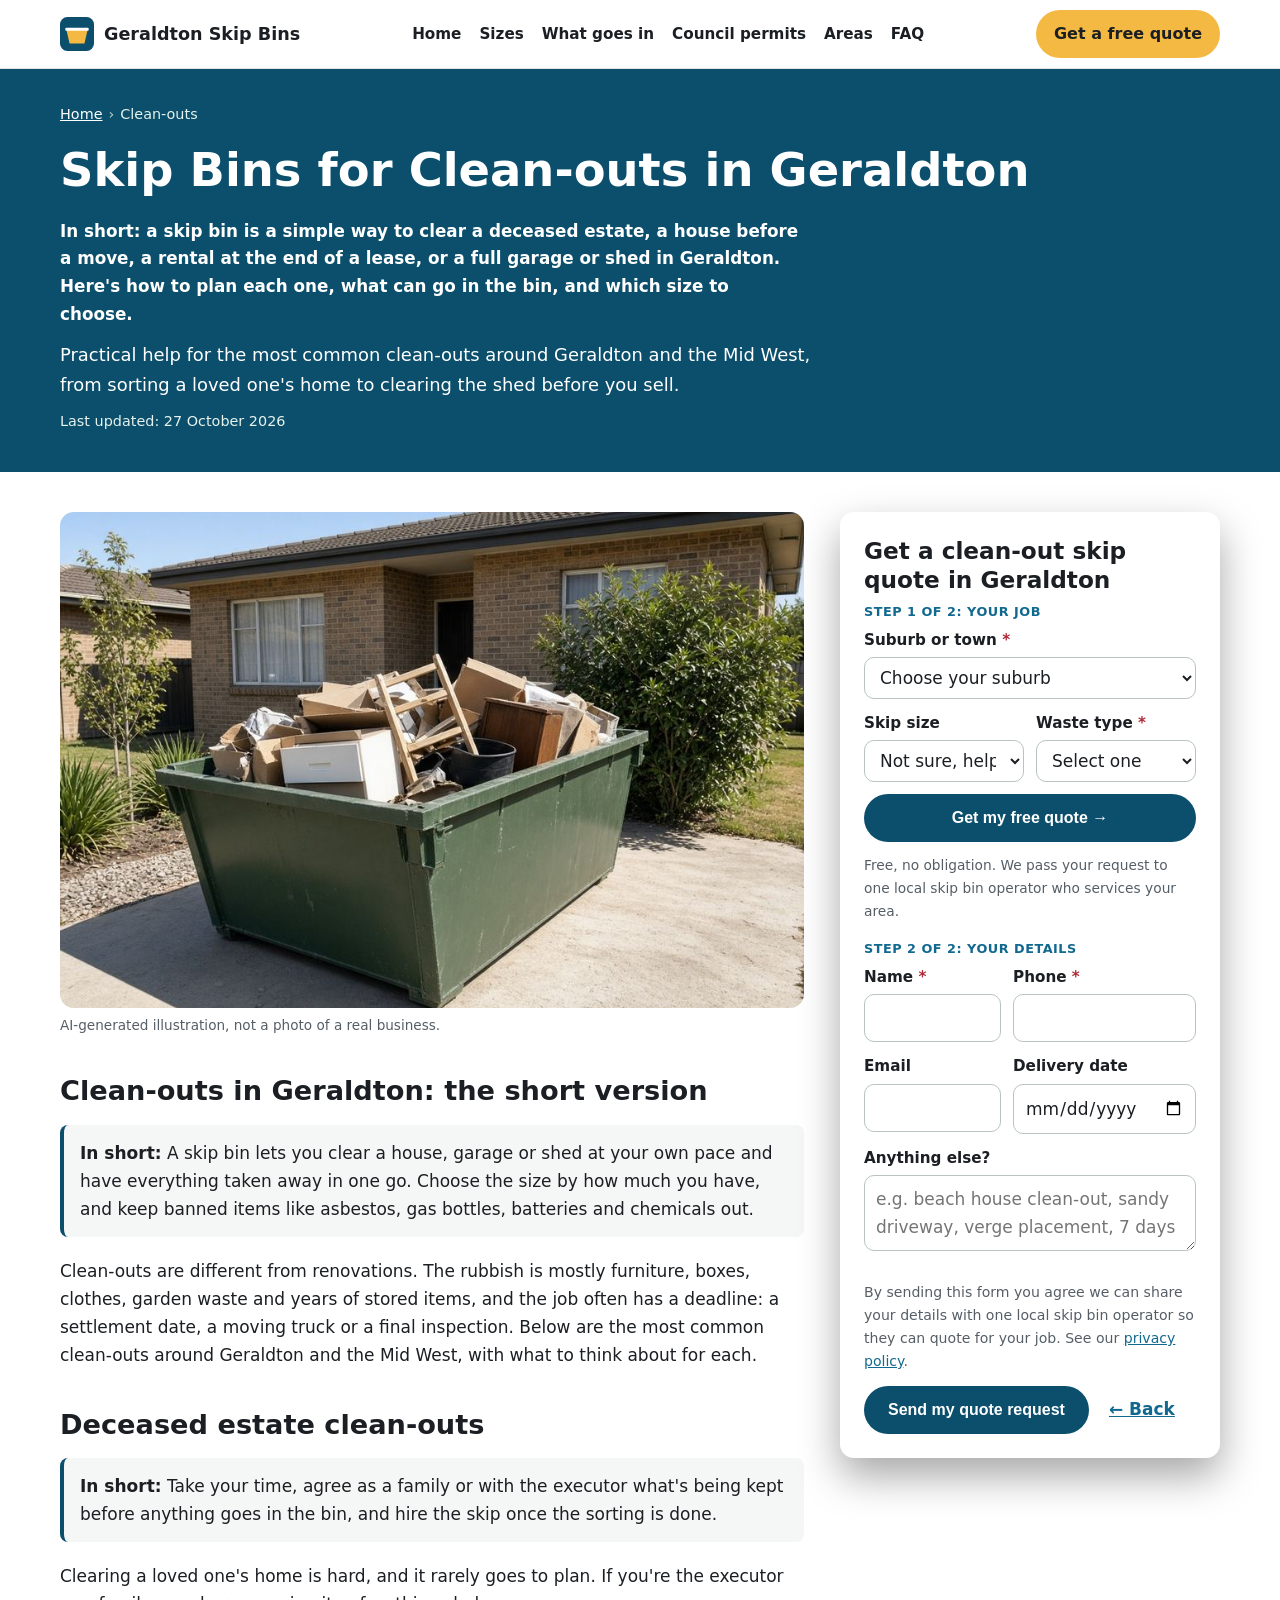
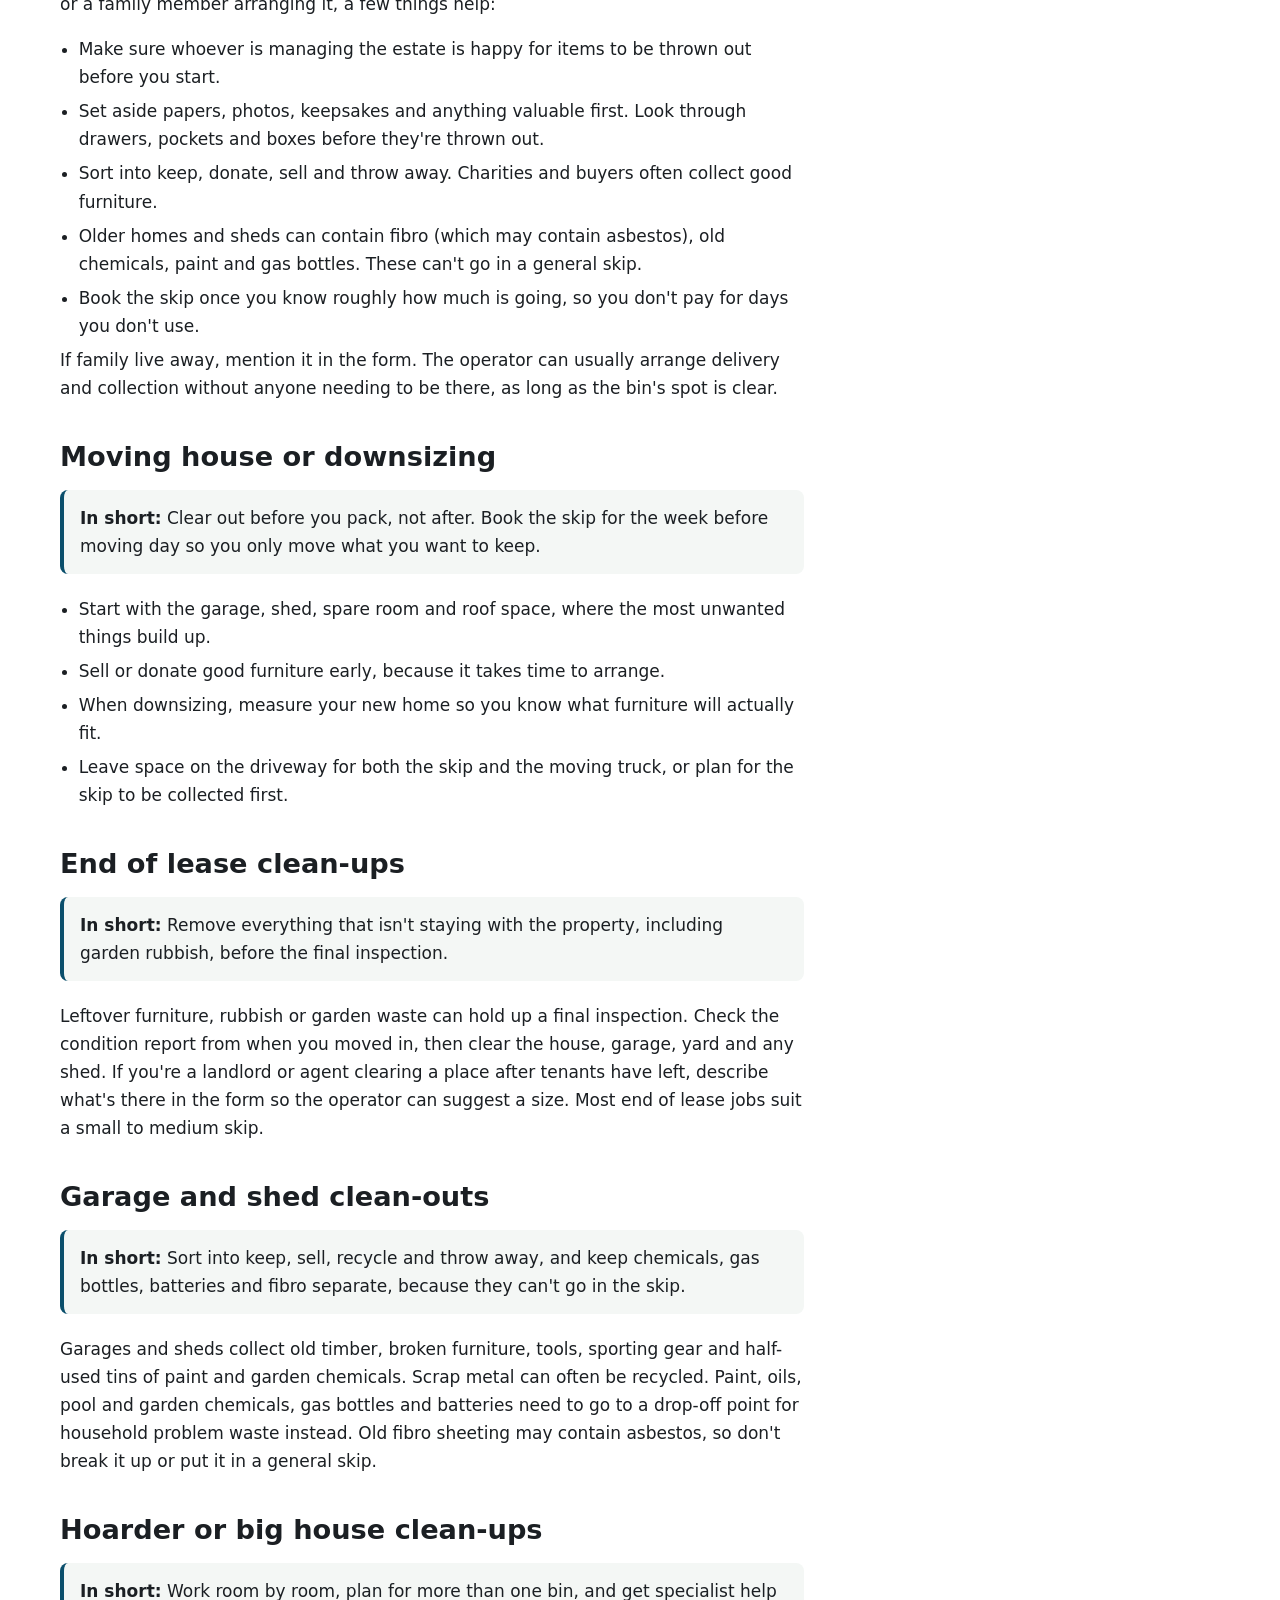
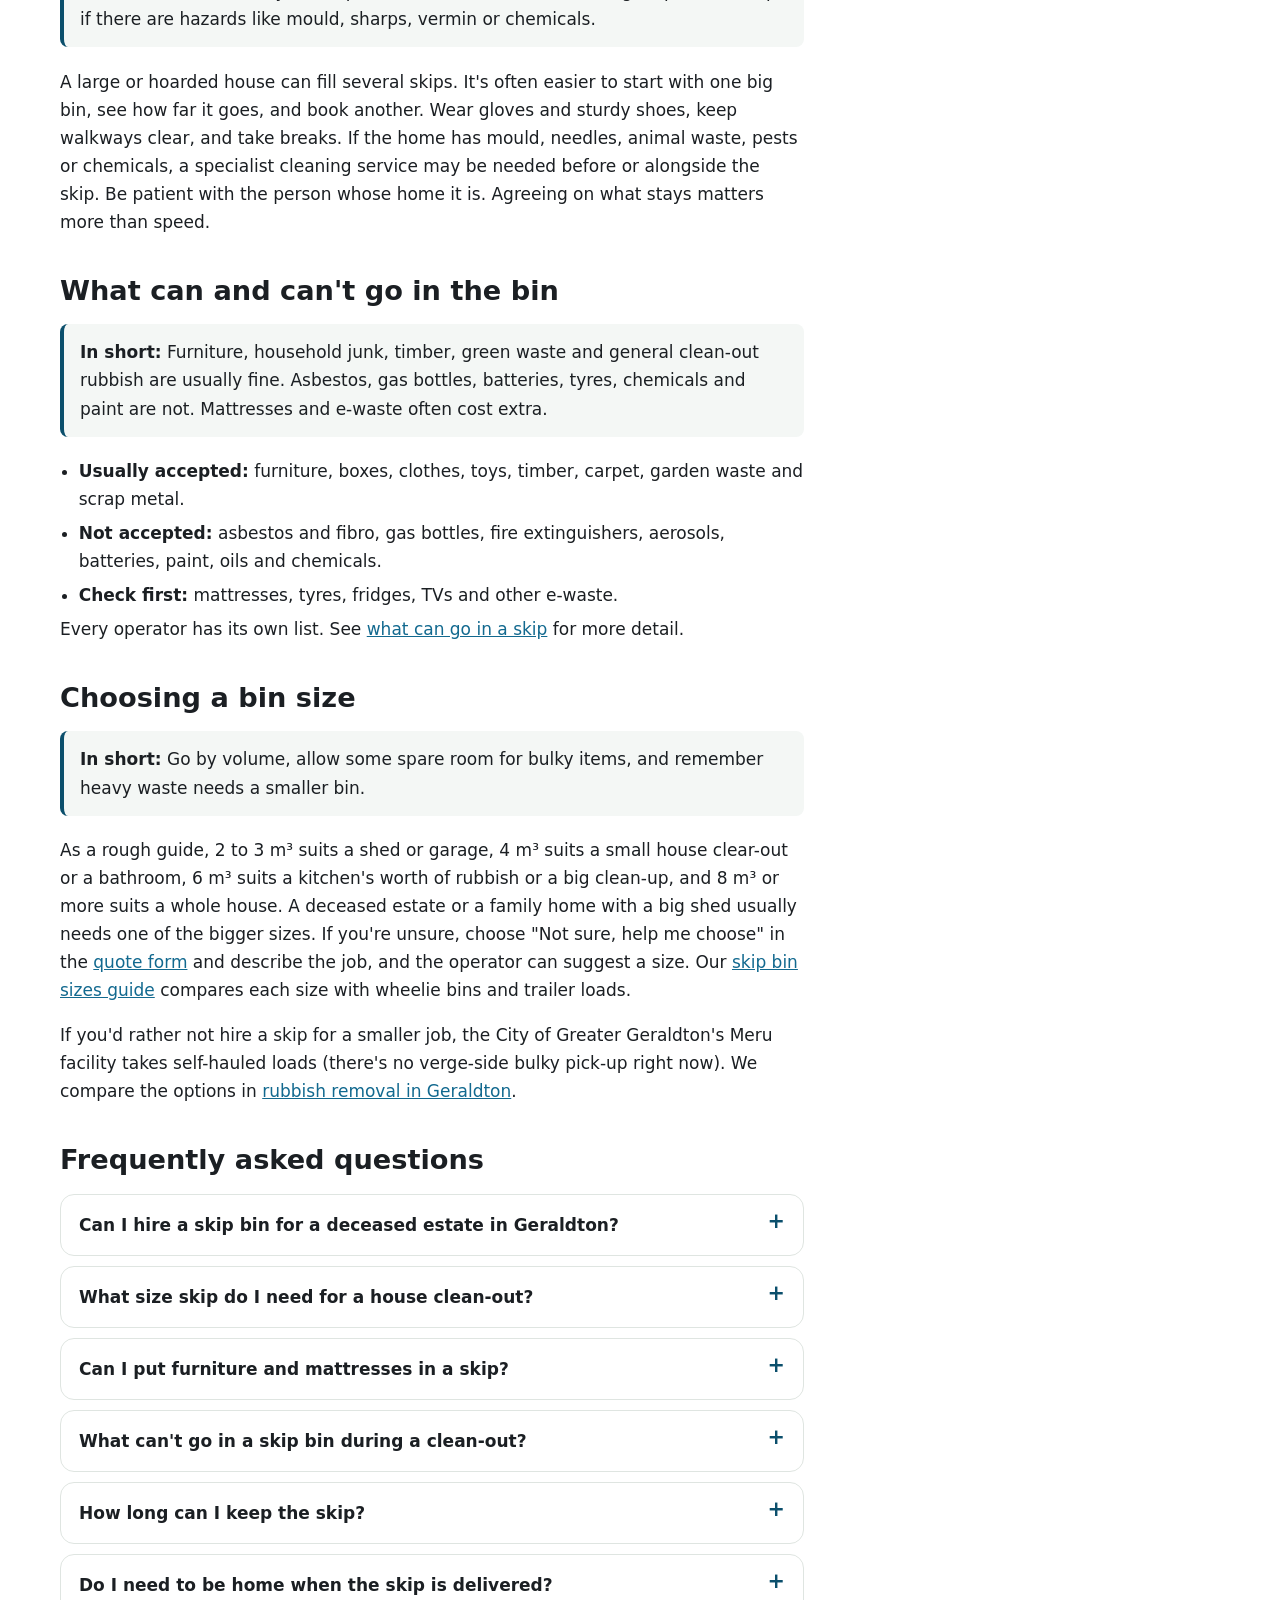
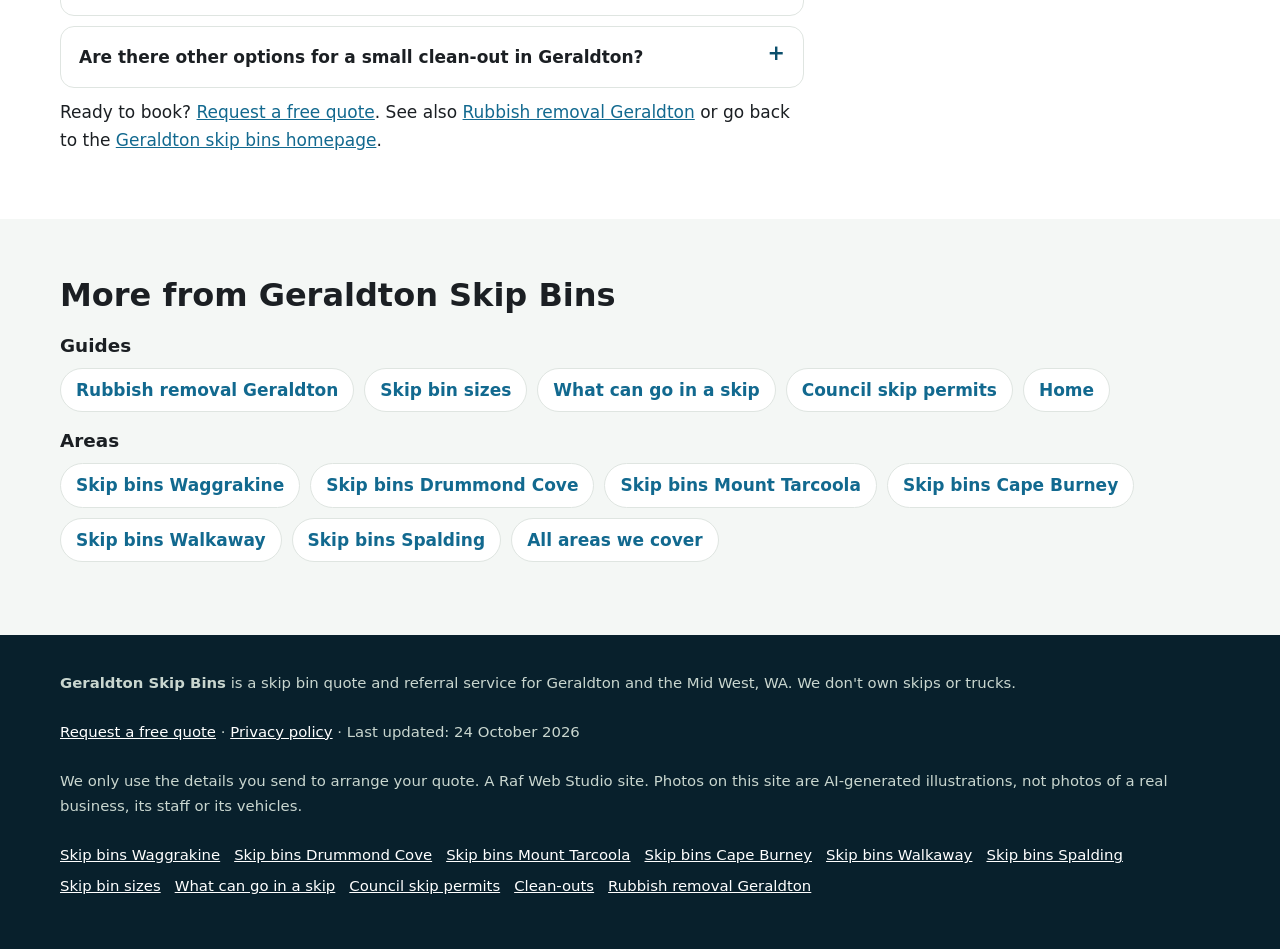
==== commit d1e39cd1: "SEO batch 4: new /skip-bins-spalding/ suburb page, linked from homepage, footers, area lists, sitema" ====
--- a/clean-outs/index.html
+++ b/clean-outs/index.html
@@ -250,7 +250,7 @@
     <h3>Guides</h3>
     <ul class="link-list"><li><a href="/rubbish-removal-geraldton/">Rubbish removal Geraldton</a></li><li><a href="/skip-bin-sizes/">Skip bin sizes</a></li><li><a href="/what-can-go-in-a-skip/">What can go in a skip</a></li><li><a href="/skip-bin-council-permit/">Council skip permits</a></li><li><a href="/">Home</a></li></ul>
     <h3>Areas</h3>
-    <ul class="link-list"><li><a href="/skip-bins-waggrakine/">Skip bins Waggrakine</a></li><li><a href="/skip-bins-drummond-cove/">Skip bins Drummond Cove</a></li><li><a href="/skip-bins-mount-tarcoola/">Skip bins Mount Tarcoola</a></li><li><a href="/skip-bins-cape-burney/">Skip bins Cape Burney</a></li><li><a href="/skip-bins-walkaway/">Skip bins Walkaway</a></li><li><a href="/#areas">All areas we cover</a></li></ul>
+    <ul class="link-list"><li><a href="/skip-bins-waggrakine/">Skip bins Waggrakine</a></li><li><a href="/skip-bins-drummond-cove/">Skip bins Drummond Cove</a></li><li><a href="/skip-bins-mount-tarcoola/">Skip bins Mount Tarcoola</a></li><li><a href="/skip-bins-cape-burney/">Skip bins Cape Burney</a></li><li><a href="/skip-bins-walkaway/">Skip bins Walkaway</a></li><li><a href="/skip-bins-spalding/">Skip bins Spalding</a></li><li><a href="/#areas">All areas we cover</a></li></ul>
   </div>
 </section>
 </main>
@@ -260,7 +260,7 @@
     <p><strong>Geraldton Skip Bins</strong> is a skip bin quote and referral service for Geraldton and the Mid West, WA. We don't own skips or trucks.</p>
     <p><a href="#quote">Request a free quote</a> · <a href="/privacy.html">Privacy policy</a> · Last updated: 24 October 2026</p>
     <p>We only use the details you send to arrange your quote. A Raf Web Studio site. Photos on this site are AI-generated illustrations, not photos of a real business, its staff or its vehicles.</p>
-    <p class="footer-links"><a href="/skip-bins-waggrakine/">Skip bins Waggrakine</a> <a href="/skip-bins-drummond-cove/">Skip bins Drummond Cove</a> <a href="/skip-bins-mount-tarcoola/">Skip bins Mount Tarcoola</a> <a href="/skip-bins-cape-burney/">Skip bins Cape Burney</a> <a href="/skip-bins-walkaway/">Skip bins Walkaway</a> <a href="/skip-bin-sizes/">Skip bin sizes</a> <a href="/what-can-go-in-a-skip/">What can go in a skip</a> <a href="/skip-bin-council-permit/">Council skip permits</a> <a href="/clean-outs/">Clean-outs</a> <a href="/rubbish-removal-geraldton/">Rubbish removal Geraldton</a></p>
+    <p class="footer-links"><a href="/skip-bins-waggrakine/">Skip bins Waggrakine</a> <a href="/skip-bins-drummond-cove/">Skip bins Drummond Cove</a> <a href="/skip-bins-mount-tarcoola/">Skip bins Mount Tarcoola</a> <a href="/skip-bins-cape-burney/">Skip bins Cape Burney</a> <a href="/skip-bins-walkaway/">Skip bins Walkaway</a> <a href="/skip-bins-spalding/">Skip bins Spalding</a> <a href="/skip-bin-sizes/">Skip bin sizes</a> <a href="/what-can-go-in-a-skip/">What can go in a skip</a> <a href="/skip-bin-council-permit/">Council skip permits</a> <a href="/clean-outs/">Clean-outs</a> <a href="/rubbish-removal-geraldton/">Rubbish removal Geraldton</a></p>
   </div>
 </footer>
 
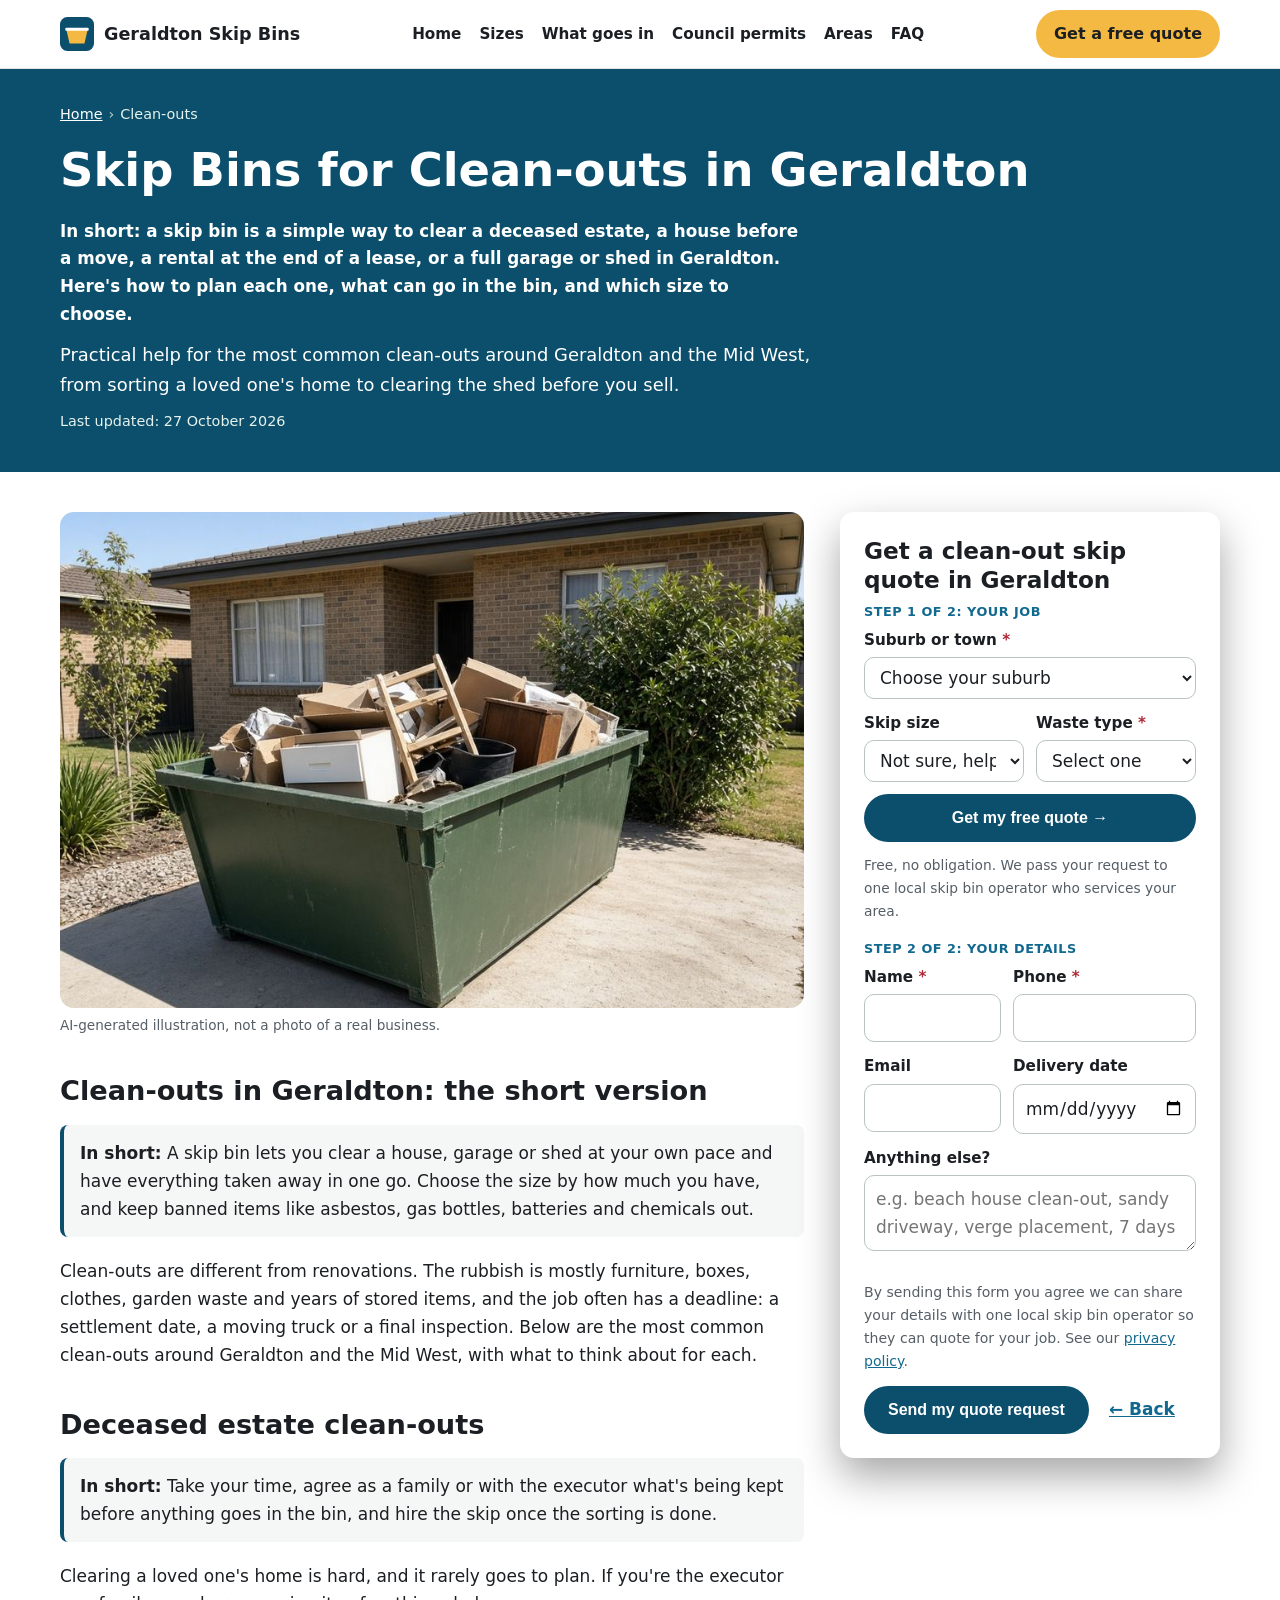
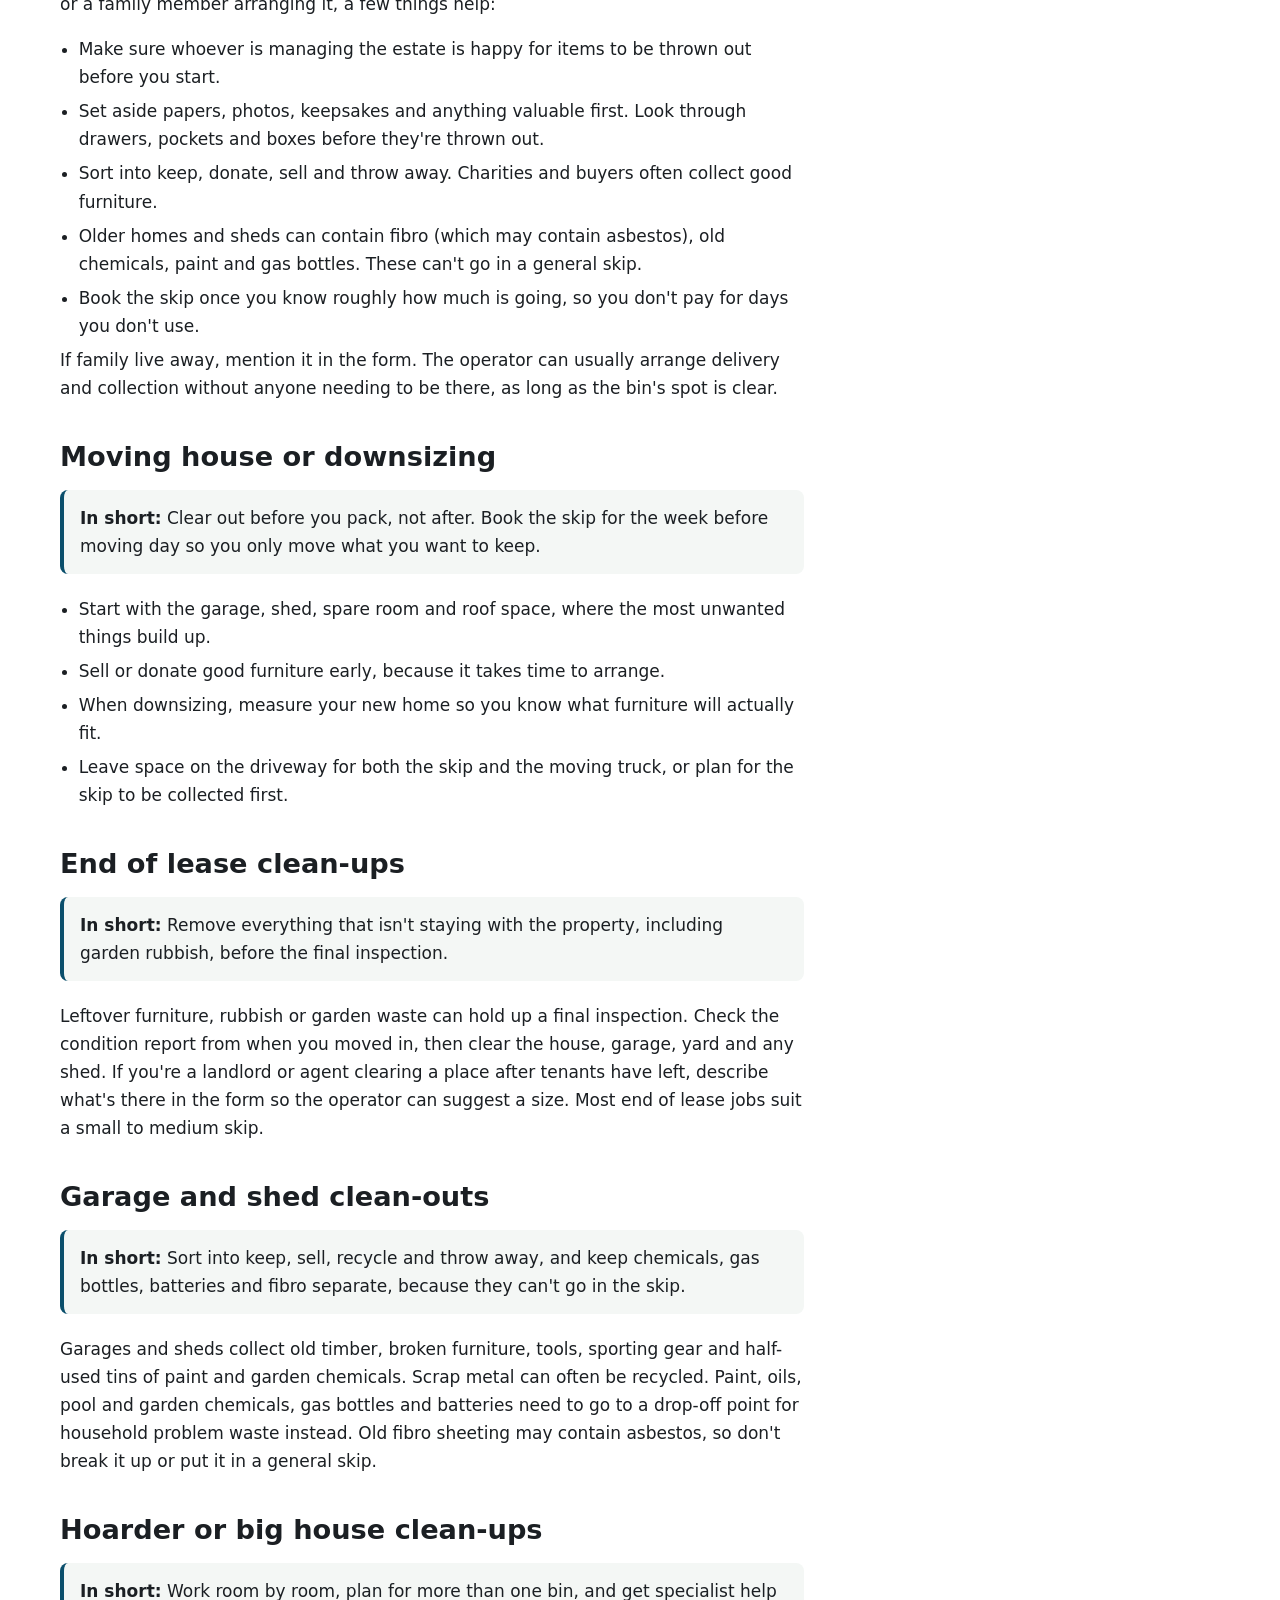
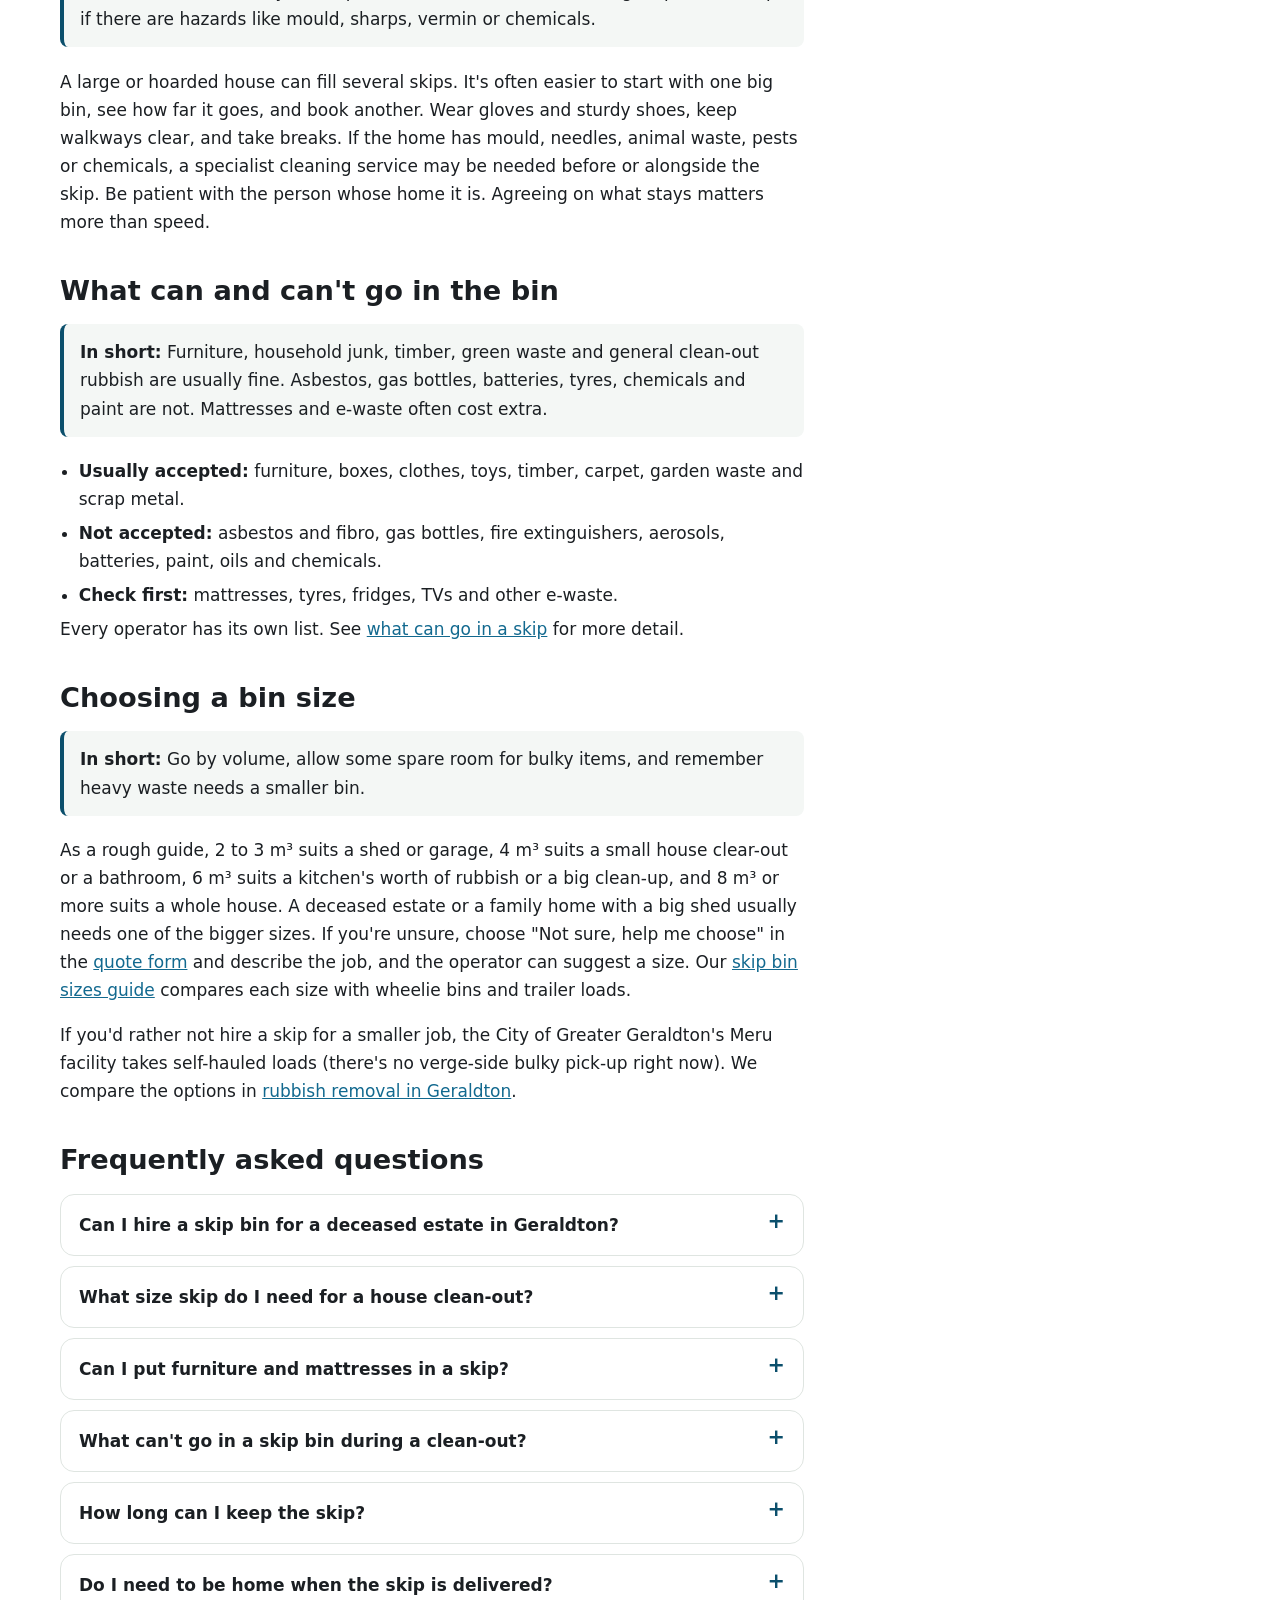
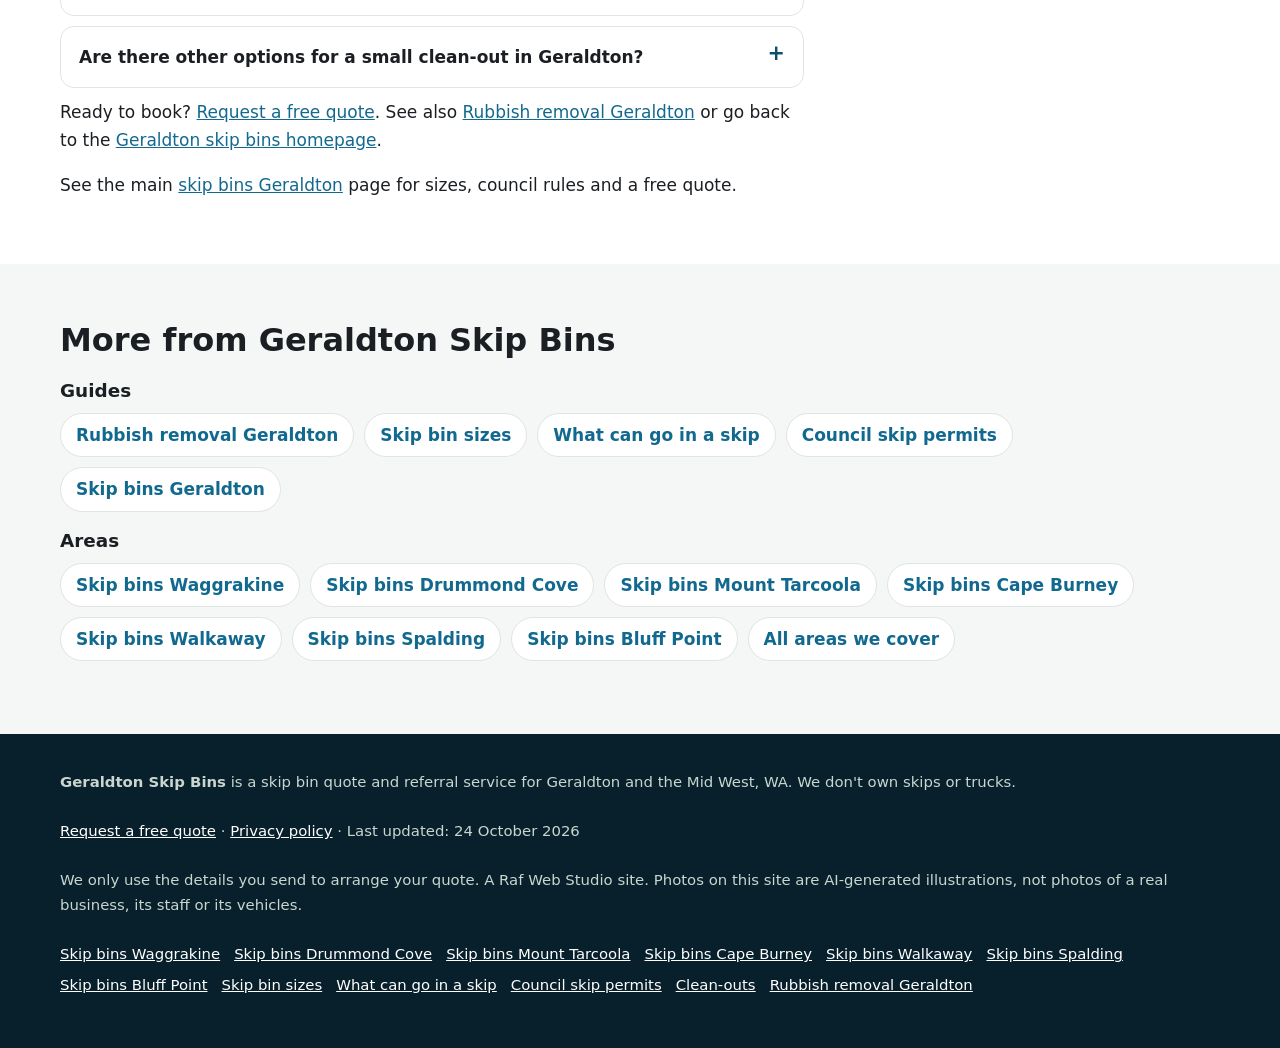
==== commit e4fcbff2: "SEO batch 5: keyword link to homepage on every subpage, sitemap lastmod refresh, new /skip-bins-bluf" ====
--- a/clean-outs/index.html
+++ b/clean-outs/index.html
@@ -205,6 +205,7 @@
 <details><summary>Can I hire a skip bin for a deceased estate in Geraldton?</summary><p>Yes. A skip is a common way to clear a deceased estate. Agree with the executor or family what&#x27;s being kept before anything goes in, and tell the operator if no one will be at the property for delivery or collection.</p></details><details><summary>What size skip do I need for a house clean-out?</summary><p>As a rough guide, 2 to 3 m³ suits a shed or garage, 4 m³ suits a small house clear-out or a bathroom, 6 m³ suits a kitchen&#x27;s worth of rubbish or a big clean-up, and 8 m³ or more suits a whole house. A deceased estate or a family home with a big shed usually needs one of the bigger sizes.</p></details><details><summary>Can I put furniture and mattresses in a skip?</summary><p>Furniture is usually fine. Many operators accept mattresses for an extra fee, and some don&#x27;t take them. List them in the quote form so the operator can confirm.</p></details><details><summary>What can&#x27;t go in a skip bin during a clean-out?</summary><p>Asbestos and fibro, gas bottles, fire extinguishers, aerosols, batteries, tyres, paint, oils and chemicals. Fridges, TVs and other e-waste may be refused or cost extra.</p></details><details><summary>How long can I keep the skip?</summary><p>Hire periods differ between operators. Most include a set number of days and charge for extra days. Tell the operator your dates when you request a quote.</p></details><details><summary>Do I need to be home when the skip is delivered?</summary><p>Usually not, as long as the spot for the bin is clear and the operator knows exactly where to put it. Add delivery notes in the form.</p></details><details><summary>Are there other options for a small clean-out in Geraldton?</summary><p>For a load or two, taking it to the Meru Waste Management Facility yourself may be enough. The City doesn&#x27;t currently run a verge-side bulky pick-up. Our rubbish removal guide compares the options.</p></details>
 <p>Ready to book? <a href="#quote">Request a free quote</a>. See also <a href="/rubbish-removal-geraldton/">Rubbish removal Geraldton</a> or go back to the <a href="/">Geraldton skip bins homepage</a>.</p>
 
+<p class="home-link">See the main <a href="/">skip bins Geraldton</a> page for sizes, council rules and a free quote.</p>
   </article>
   <aside class="page-aside">
     <div class="hero-form-card" id="quote">
@@ -248,9 +249,9 @@
   <div class="wrap">
     <h2 id="more-h">More from Geraldton Skip Bins</h2>
     <h3>Guides</h3>
-    <ul class="link-list"><li><a href="/rubbish-removal-geraldton/">Rubbish removal Geraldton</a></li><li><a href="/skip-bin-sizes/">Skip bin sizes</a></li><li><a href="/what-can-go-in-a-skip/">What can go in a skip</a></li><li><a href="/skip-bin-council-permit/">Council skip permits</a></li><li><a href="/">Home</a></li></ul>
+    <ul class="link-list"><li><a href="/rubbish-removal-geraldton/">Rubbish removal Geraldton</a></li><li><a href="/skip-bin-sizes/">Skip bin sizes</a></li><li><a href="/what-can-go-in-a-skip/">What can go in a skip</a></li><li><a href="/skip-bin-council-permit/">Council skip permits</a></li><li><a href="/">Skip bins Geraldton</a></li></ul>
     <h3>Areas</h3>
-    <ul class="link-list"><li><a href="/skip-bins-waggrakine/">Skip bins Waggrakine</a></li><li><a href="/skip-bins-drummond-cove/">Skip bins Drummond Cove</a></li><li><a href="/skip-bins-mount-tarcoola/">Skip bins Mount Tarcoola</a></li><li><a href="/skip-bins-cape-burney/">Skip bins Cape Burney</a></li><li><a href="/skip-bins-walkaway/">Skip bins Walkaway</a></li><li><a href="/skip-bins-spalding/">Skip bins Spalding</a></li><li><a href="/#areas">All areas we cover</a></li></ul>
+    <ul class="link-list"><li><a href="/skip-bins-waggrakine/">Skip bins Waggrakine</a></li><li><a href="/skip-bins-drummond-cove/">Skip bins Drummond Cove</a></li><li><a href="/skip-bins-mount-tarcoola/">Skip bins Mount Tarcoola</a></li><li><a href="/skip-bins-cape-burney/">Skip bins Cape Burney</a></li><li><a href="/skip-bins-walkaway/">Skip bins Walkaway</a></li><li><a href="/skip-bins-spalding/">Skip bins Spalding</a></li><li><a href="/skip-bins-bluff-point/">Skip bins Bluff Point</a></li><li><a href="/#areas">All areas we cover</a></li></ul>
   </div>
 </section>
 </main>
@@ -260,7 +261,7 @@
     <p><strong>Geraldton Skip Bins</strong> is a skip bin quote and referral service for Geraldton and the Mid West, WA. We don't own skips or trucks.</p>
     <p><a href="#quote">Request a free quote</a> · <a href="/privacy.html">Privacy policy</a> · Last updated: 24 October 2026</p>
     <p>We only use the details you send to arrange your quote. A Raf Web Studio site. Photos on this site are AI-generated illustrations, not photos of a real business, its staff or its vehicles.</p>
-    <p class="footer-links"><a href="/skip-bins-waggrakine/">Skip bins Waggrakine</a> <a href="/skip-bins-drummond-cove/">Skip bins Drummond Cove</a> <a href="/skip-bins-mount-tarcoola/">Skip bins Mount Tarcoola</a> <a href="/skip-bins-cape-burney/">Skip bins Cape Burney</a> <a href="/skip-bins-walkaway/">Skip bins Walkaway</a> <a href="/skip-bins-spalding/">Skip bins Spalding</a> <a href="/skip-bin-sizes/">Skip bin sizes</a> <a href="/what-can-go-in-a-skip/">What can go in a skip</a> <a href="/skip-bin-council-permit/">Council skip permits</a> <a href="/clean-outs/">Clean-outs</a> <a href="/rubbish-removal-geraldton/">Rubbish removal Geraldton</a></p>
+    <p class="footer-links"><a href="/skip-bins-waggrakine/">Skip bins Waggrakine</a> <a href="/skip-bins-drummond-cove/">Skip bins Drummond Cove</a> <a href="/skip-bins-mount-tarcoola/">Skip bins Mount Tarcoola</a> <a href="/skip-bins-cape-burney/">Skip bins Cape Burney</a> <a href="/skip-bins-walkaway/">Skip bins Walkaway</a> <a href="/skip-bins-spalding/">Skip bins Spalding</a> <a href="/skip-bins-bluff-point/">Skip bins Bluff Point</a> <a href="/skip-bin-sizes/">Skip bin sizes</a> <a href="/what-can-go-in-a-skip/">What can go in a skip</a> <a href="/skip-bin-council-permit/">Council skip permits</a> <a href="/clean-outs/">Clean-outs</a> <a href="/rubbish-removal-geraldton/">Rubbish removal Geraldton</a></p>
   </div>
 </footer>
 
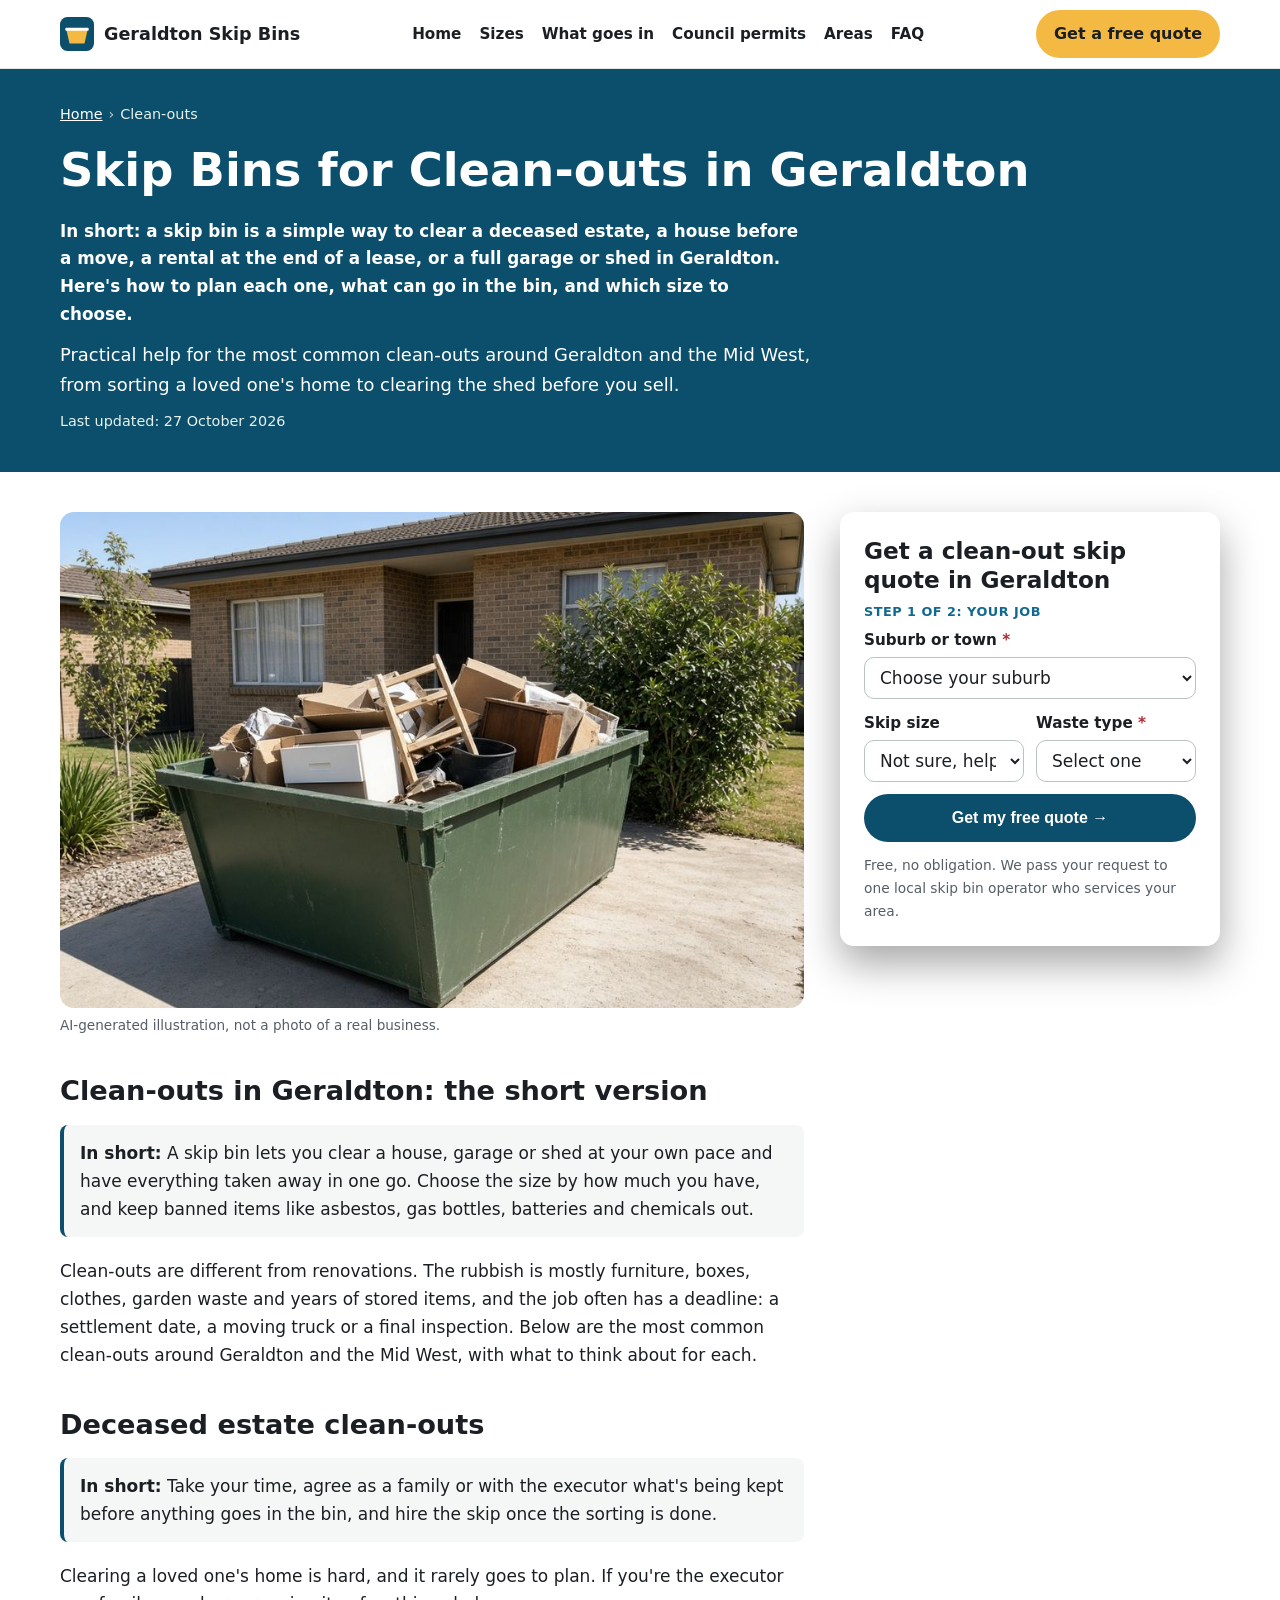
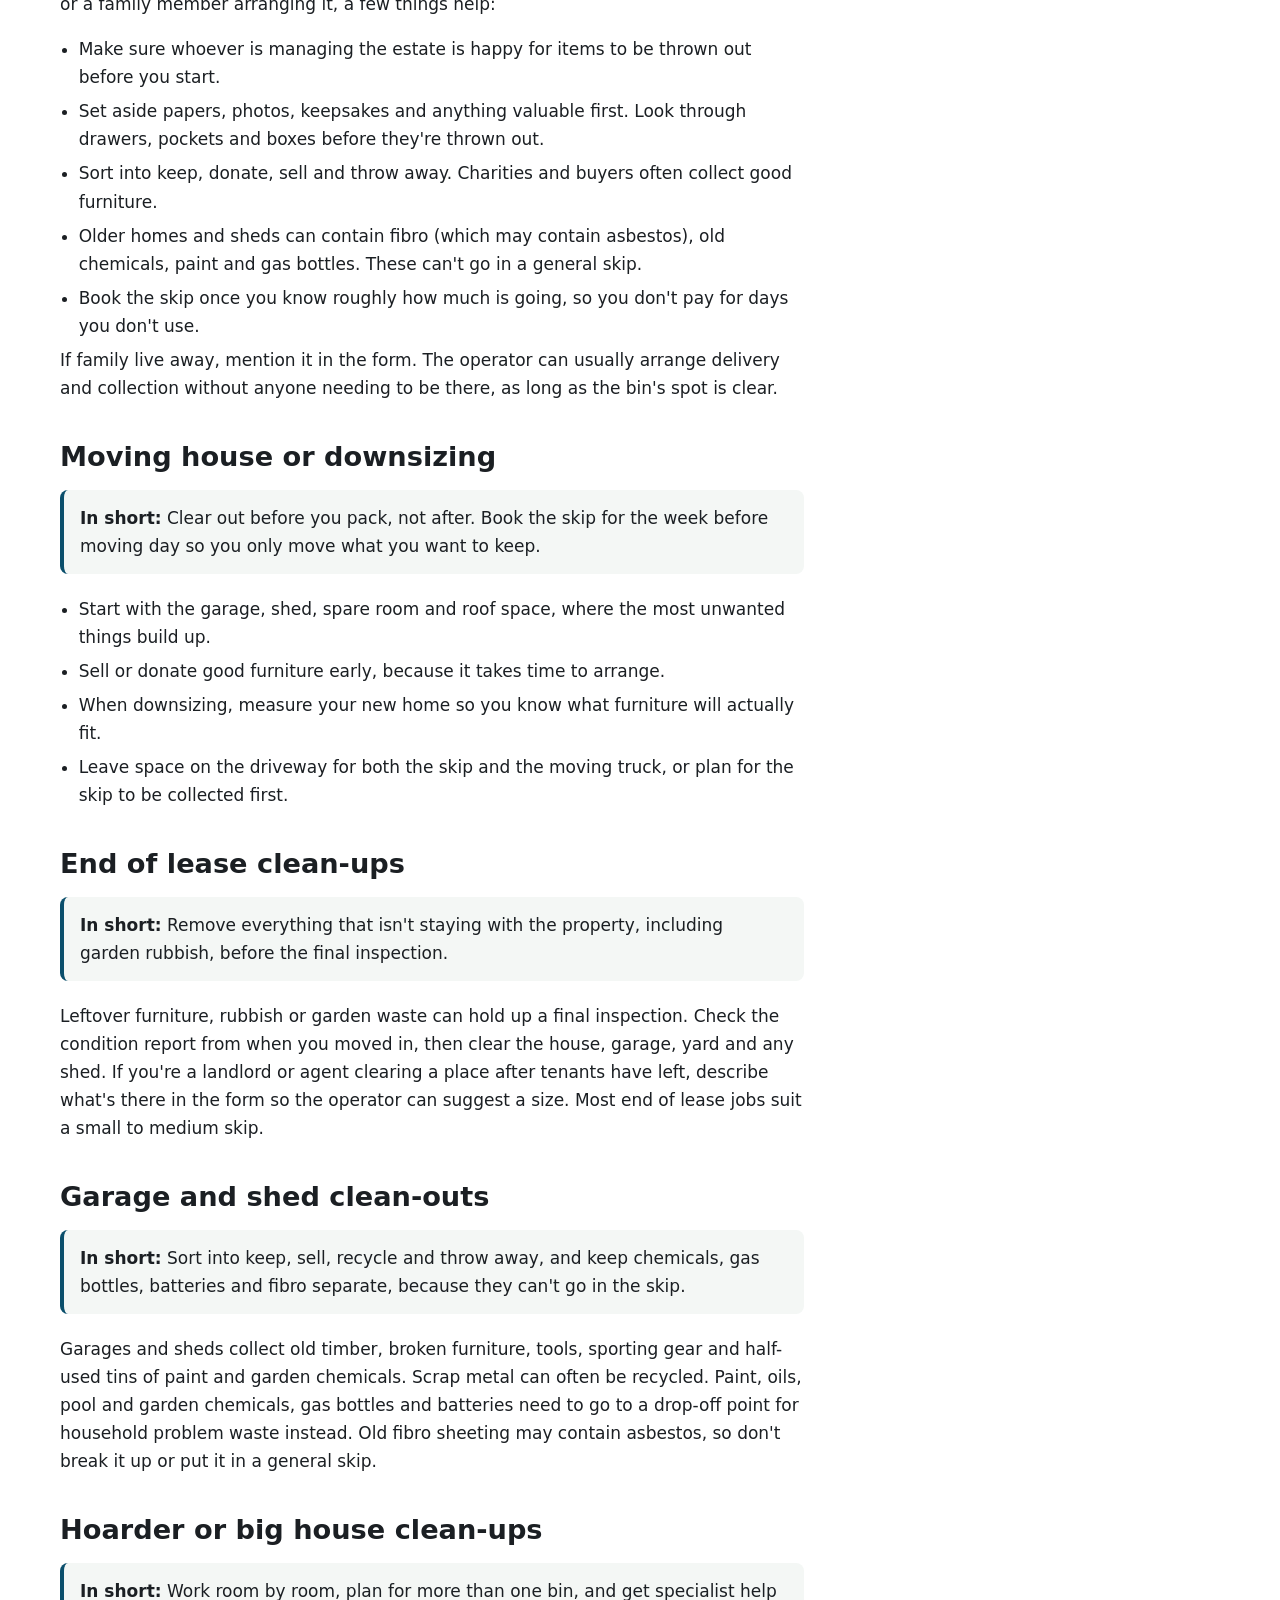
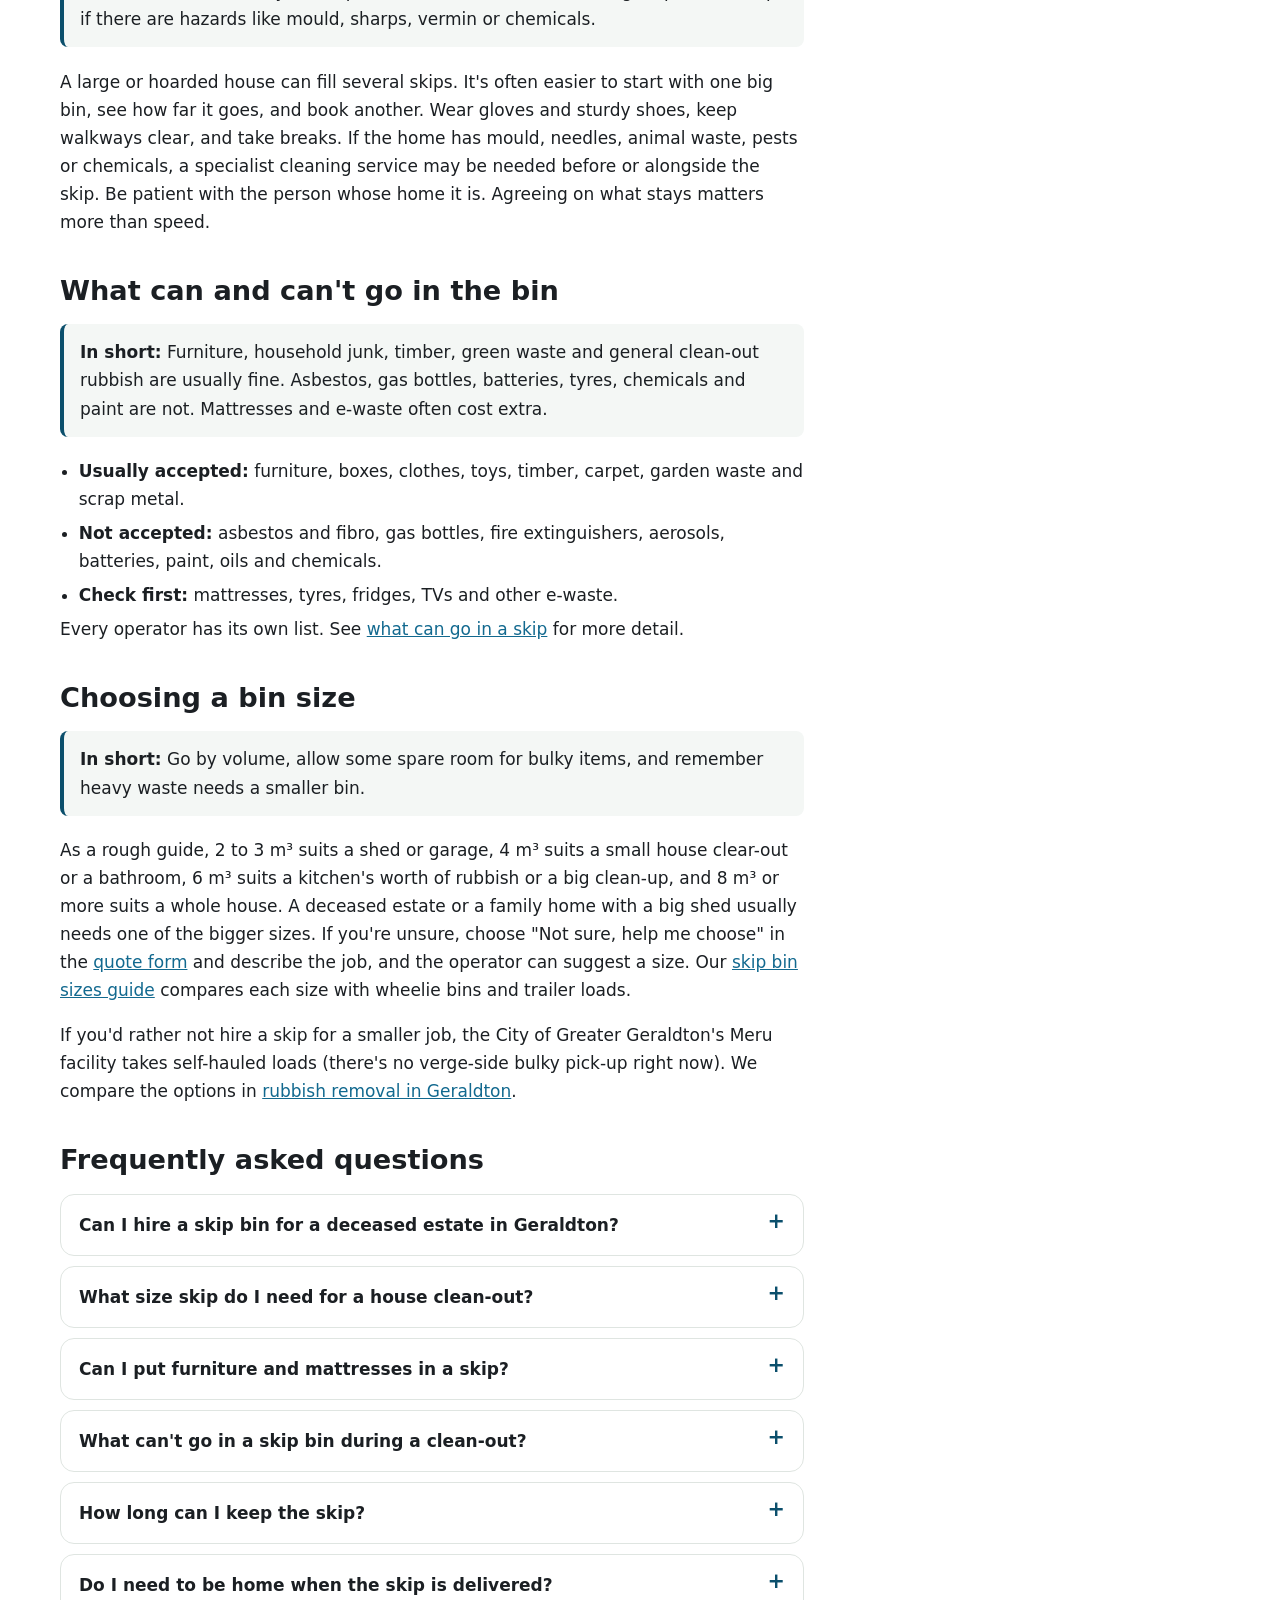
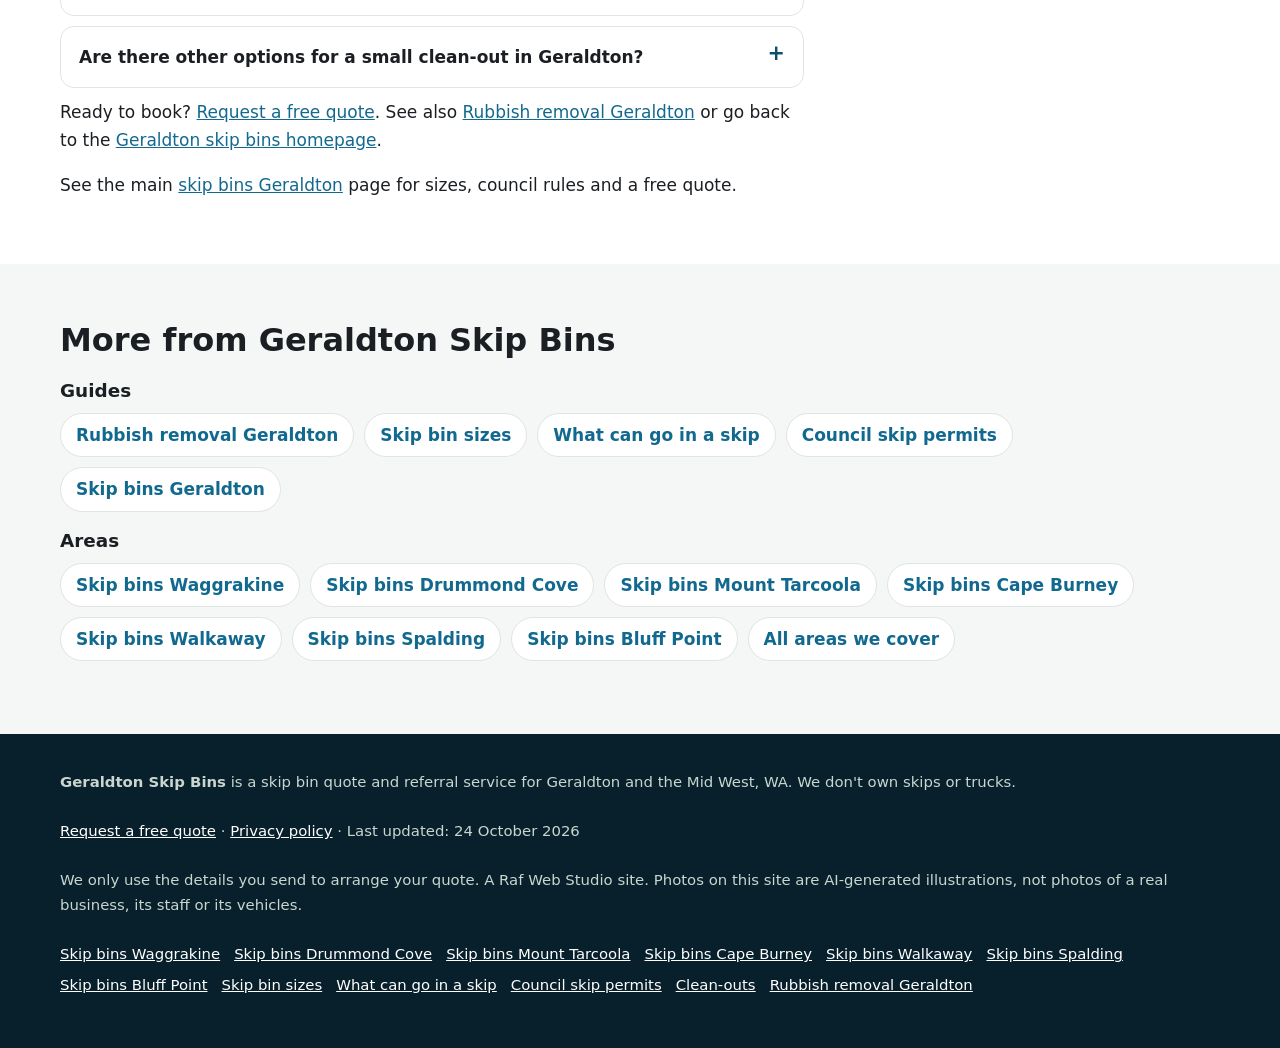
==== commit 53675a53: "Add FormSubmit instant customer confirmation (_autoresponse) to every quote form" ====
--- a/clean-outs/index.html
+++ b/clean-outs/index.html
@@ -215,6 +215,7 @@
         <input type="hidden" name="_captcha" value="true">
         <input type="hidden" name="_template" value="table">
         <input type="hidden" name="_next" value="https://geraldtonskipbins.com/thanks.html">
+        <input type="hidden" name="_autoresponse" value="Thanks for your skip bin request. We&#x27;ve received it and are passing it to a local operator, who&#x27;ll be in touch shortly with availability and a price.">
         <input type="text" name="_honey" style="display:none" tabindex="-1" autocomplete="off" aria-hidden="true">
         <input type="hidden" name="source" value="geraldtonskipbins.com">
         <input type="hidden" name="page" value="/clean-outs/">
